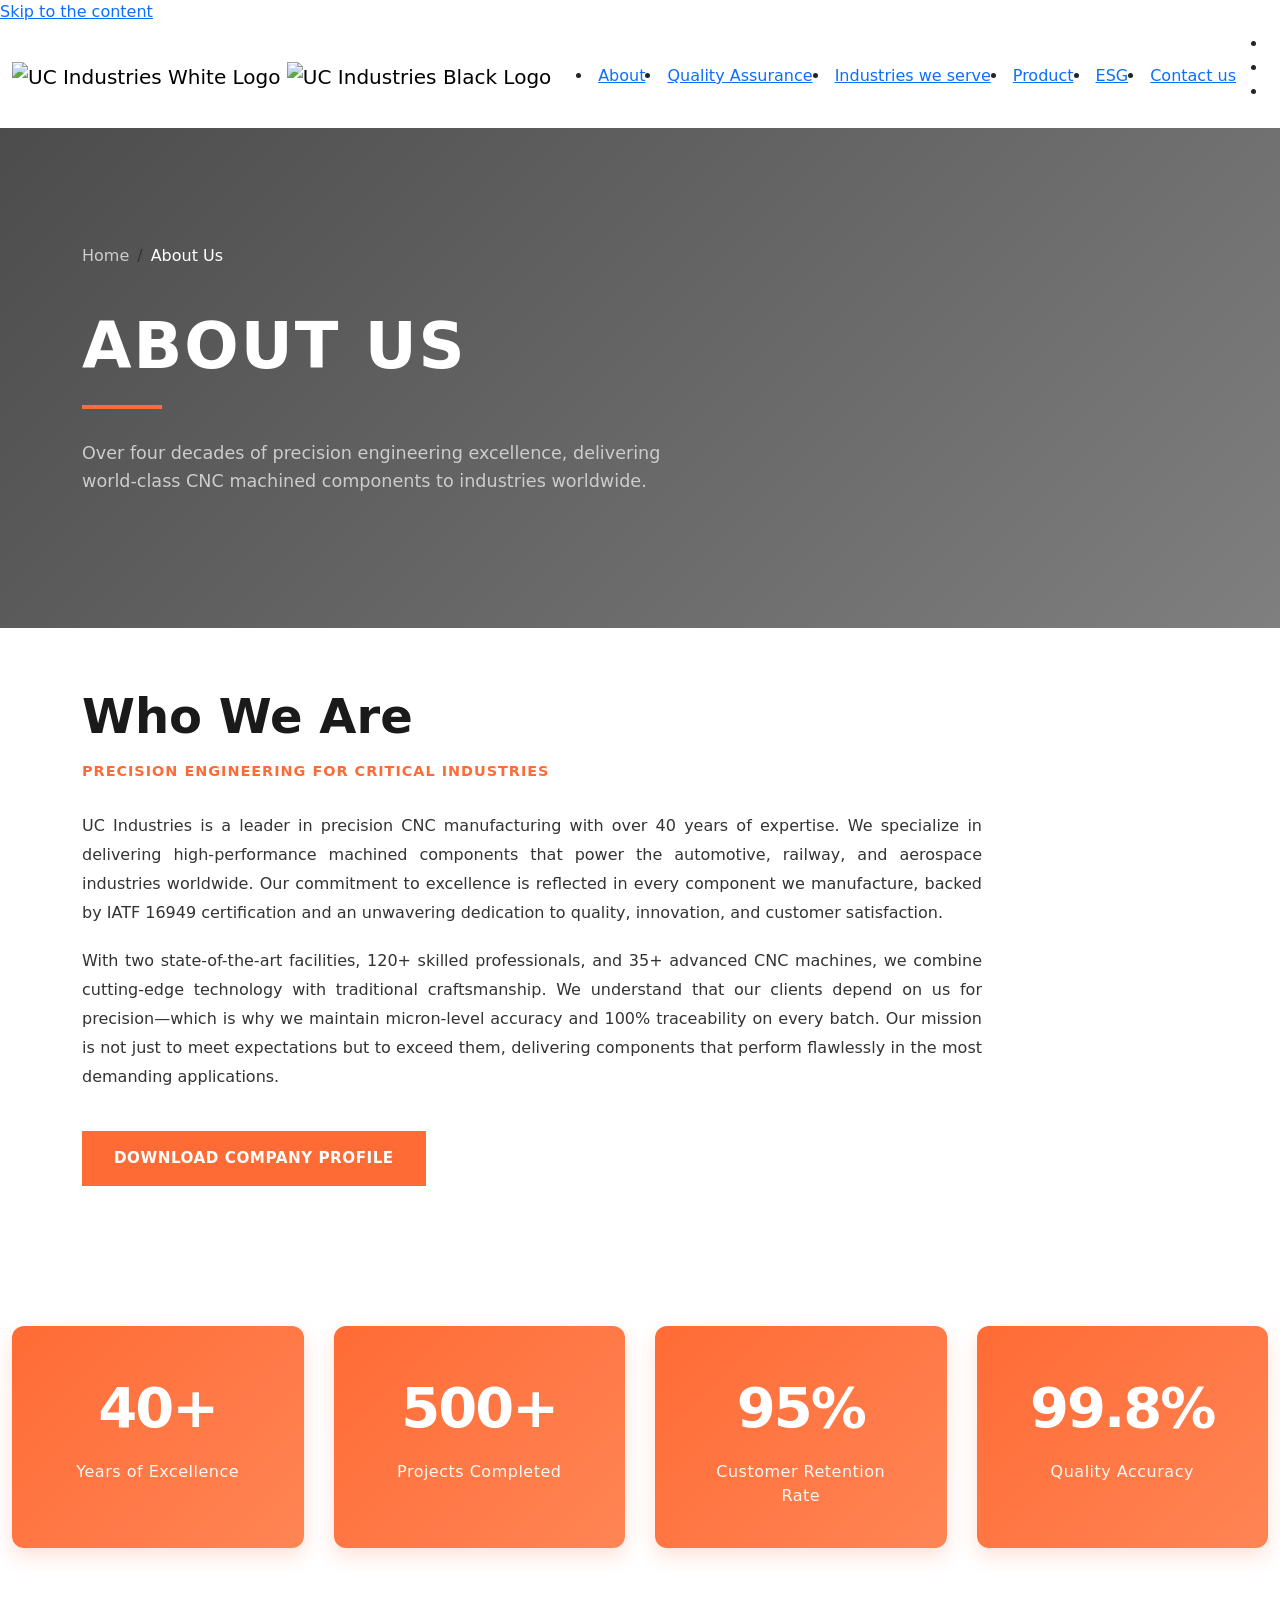
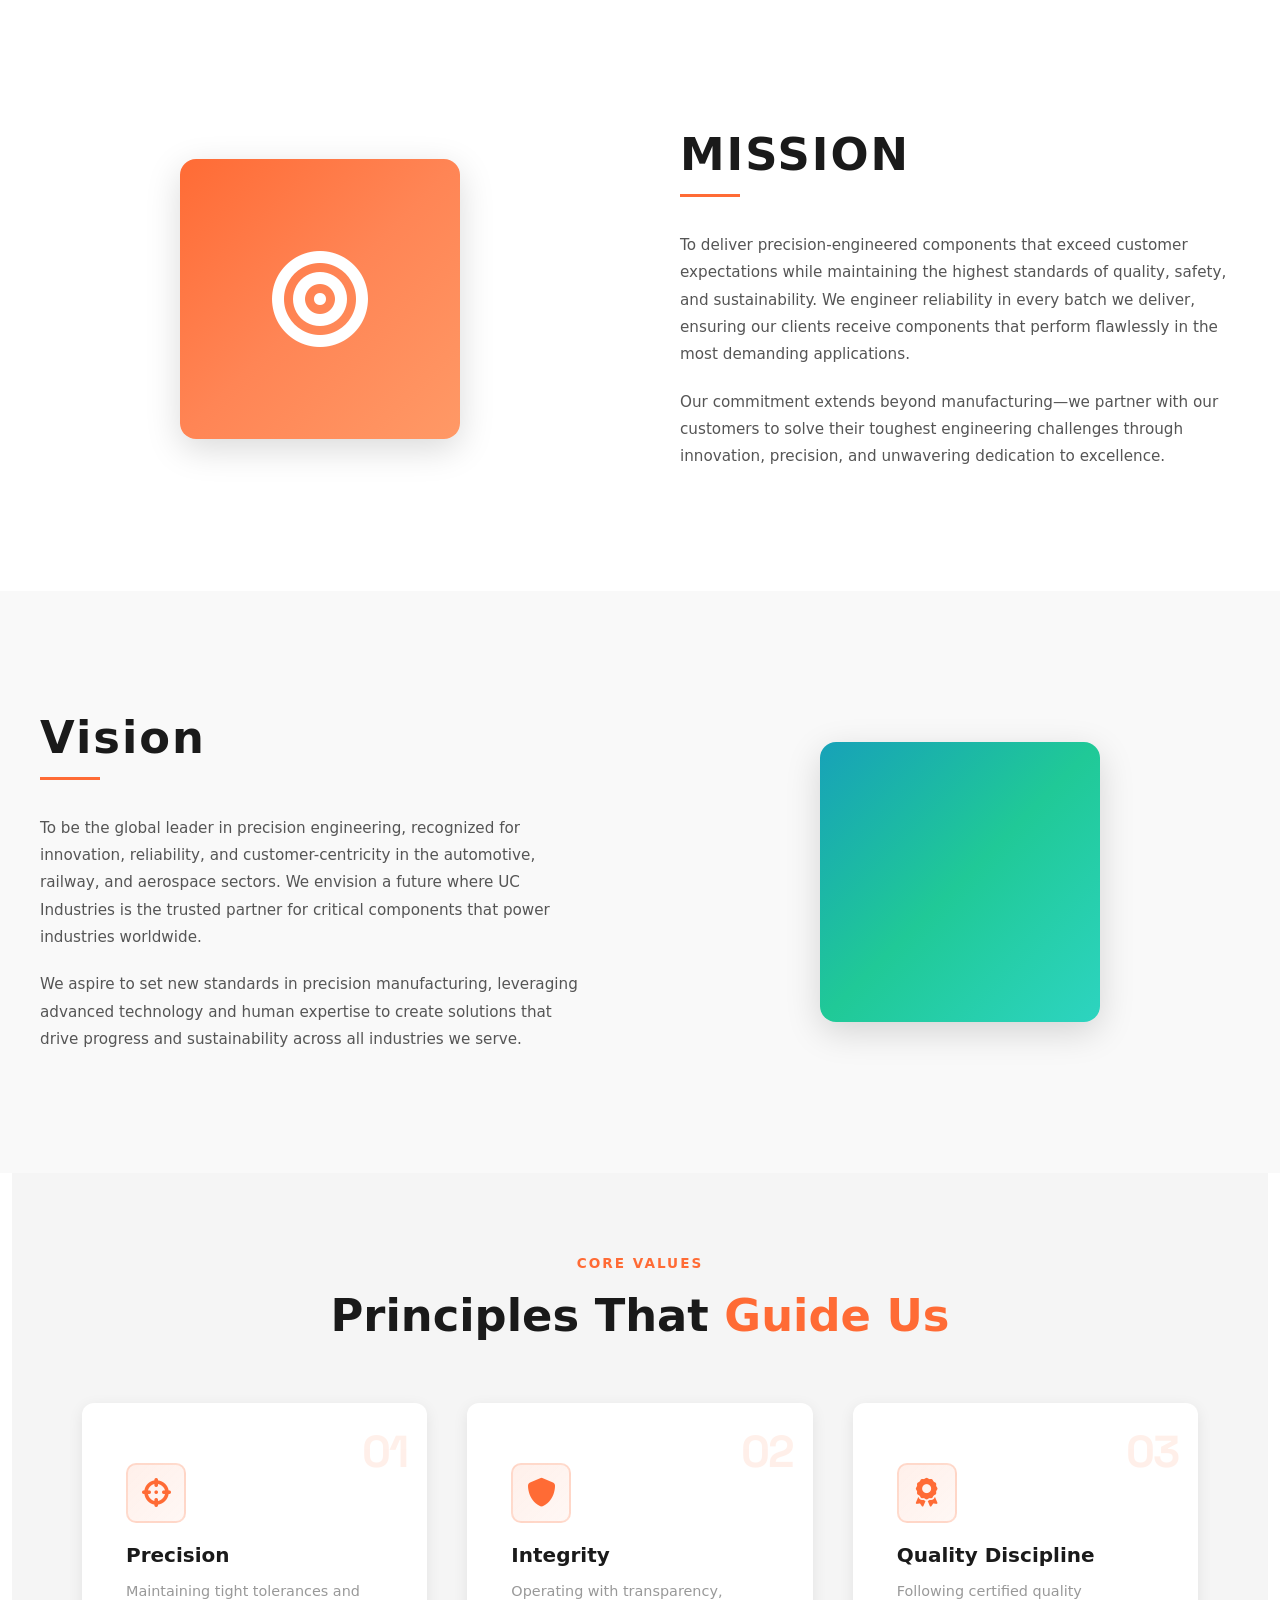
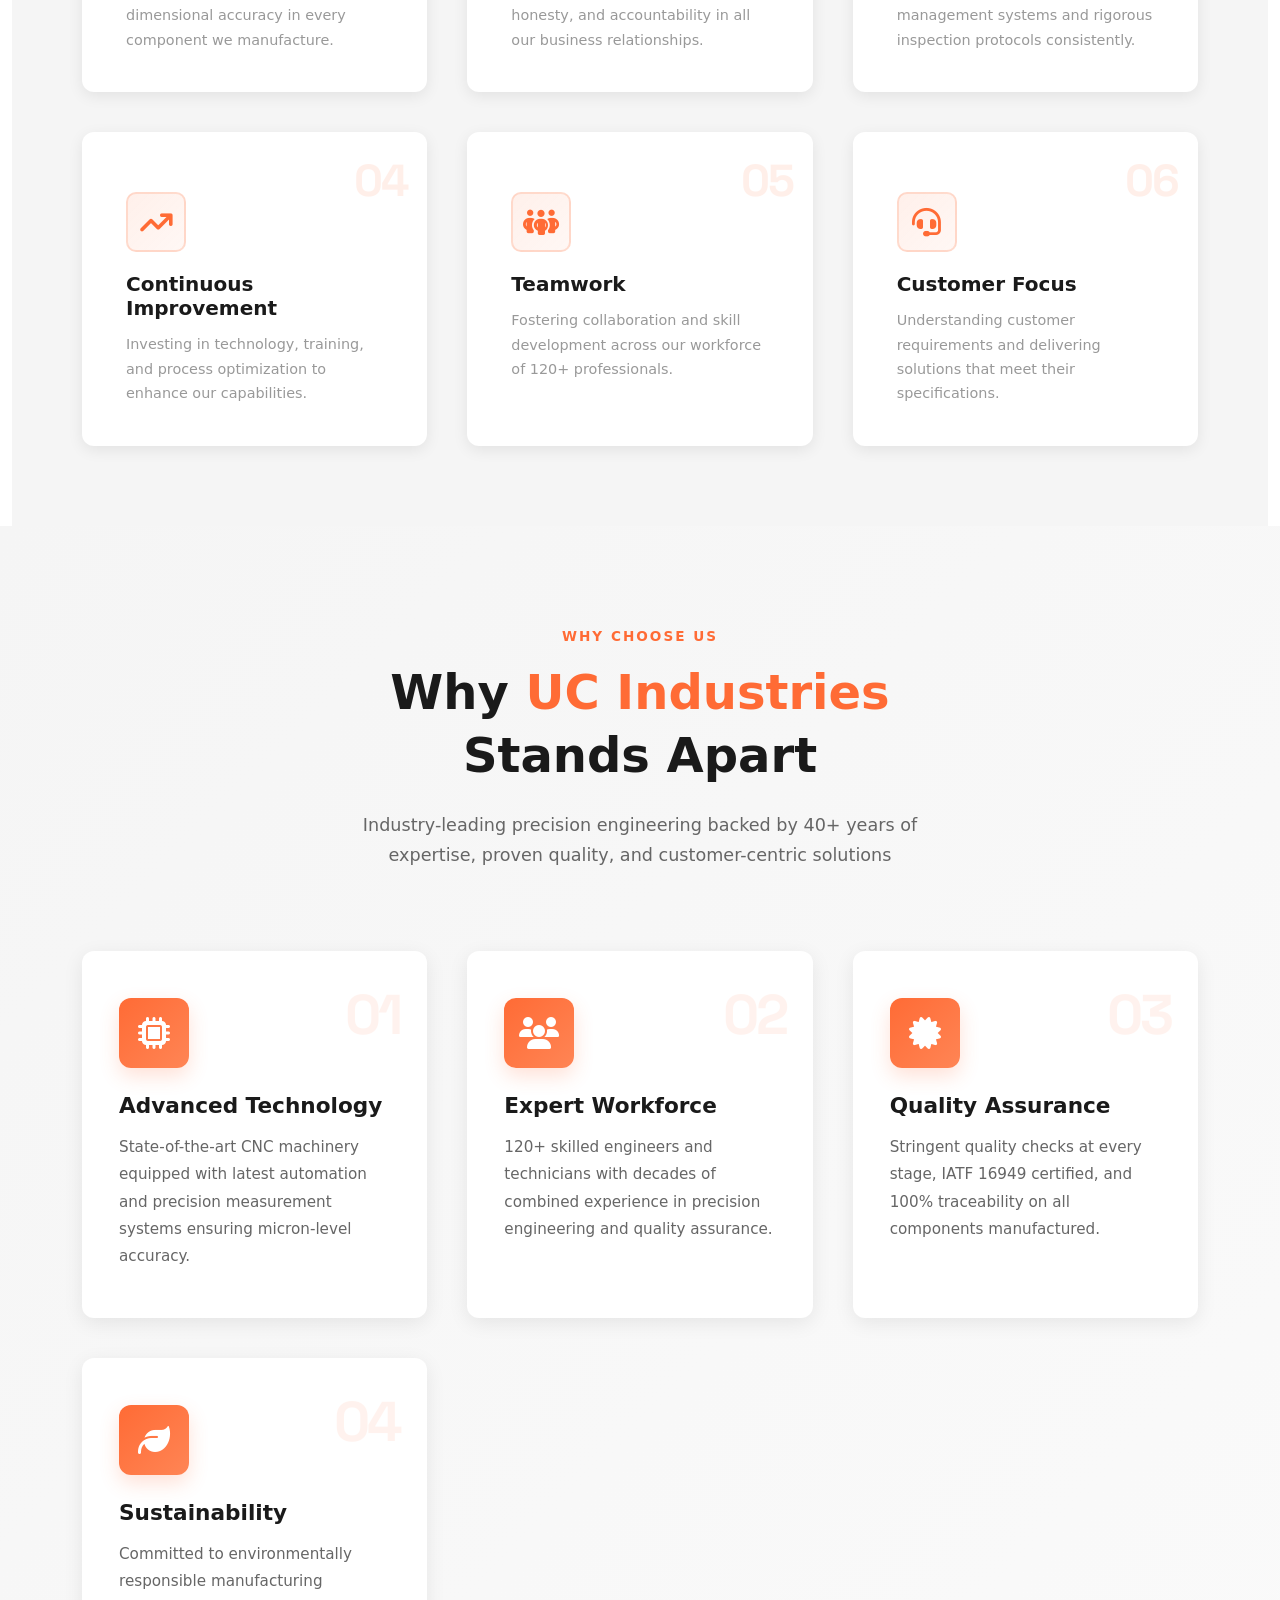
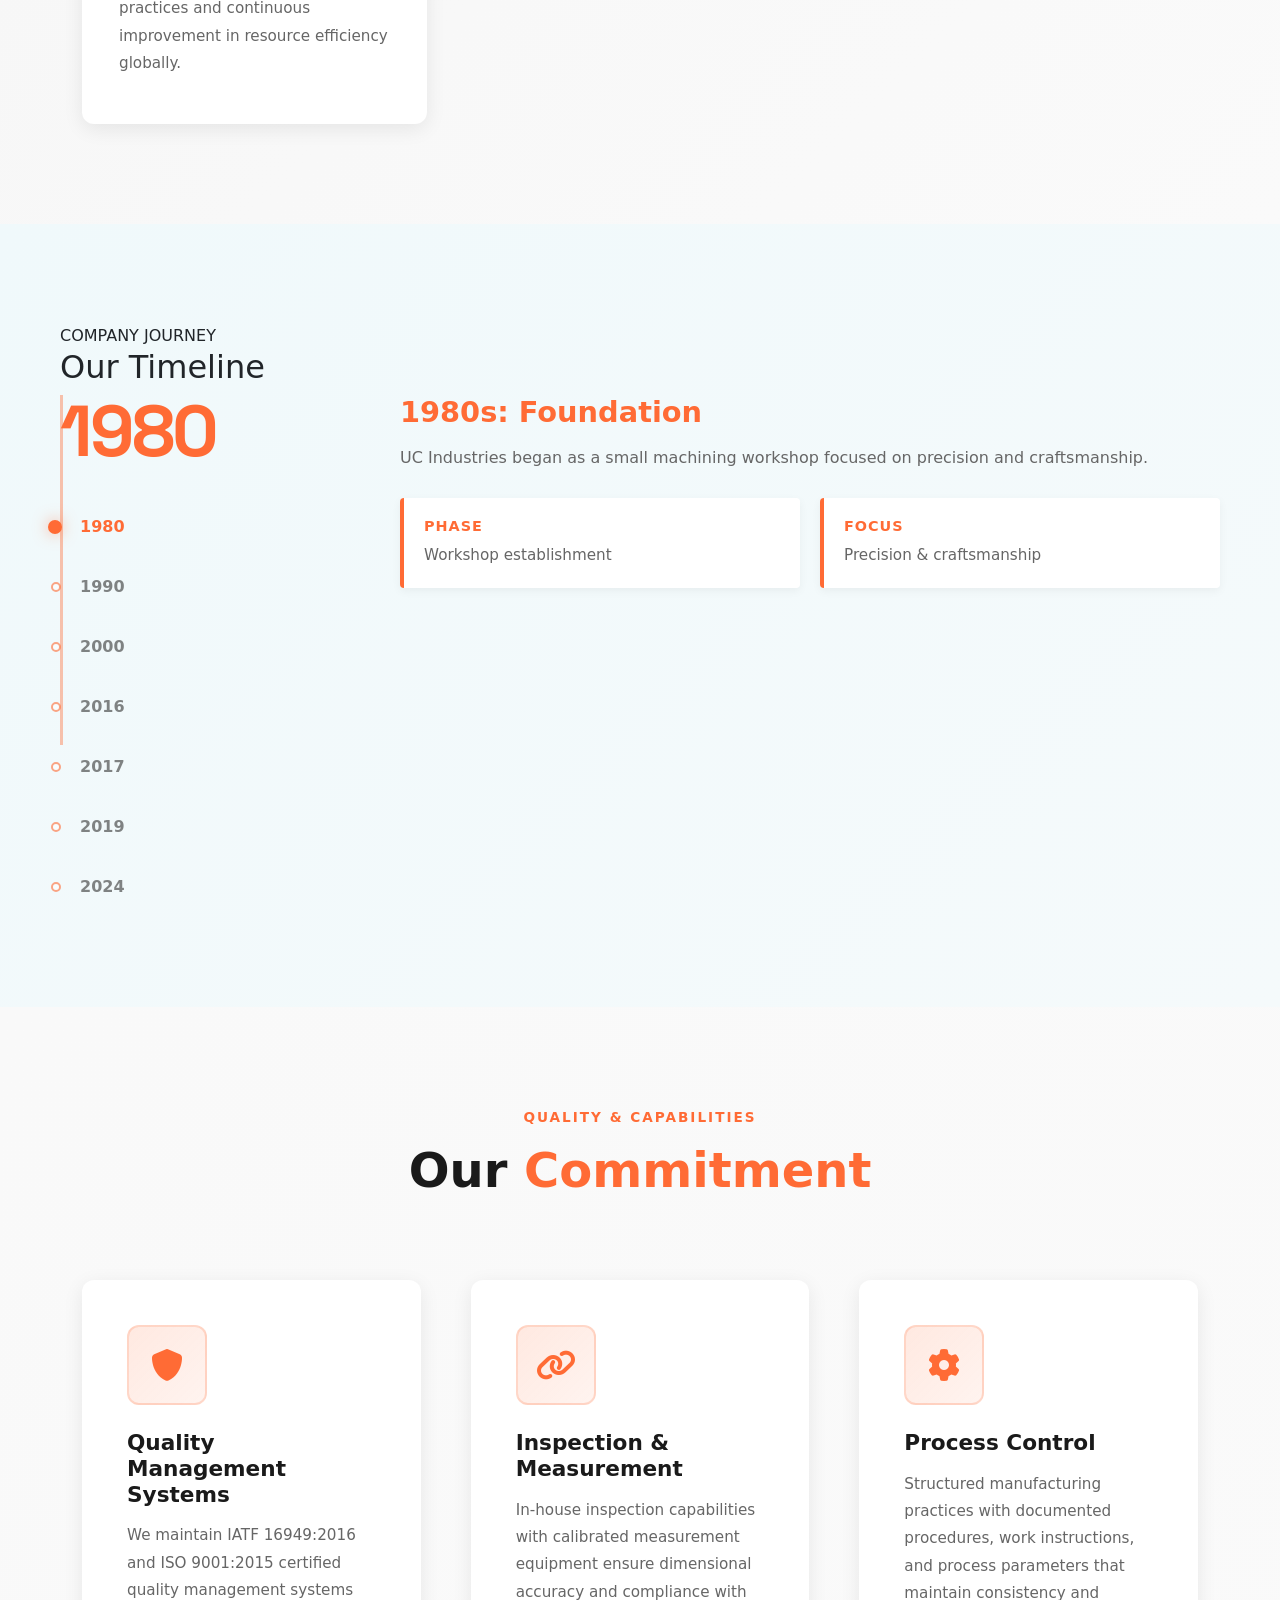
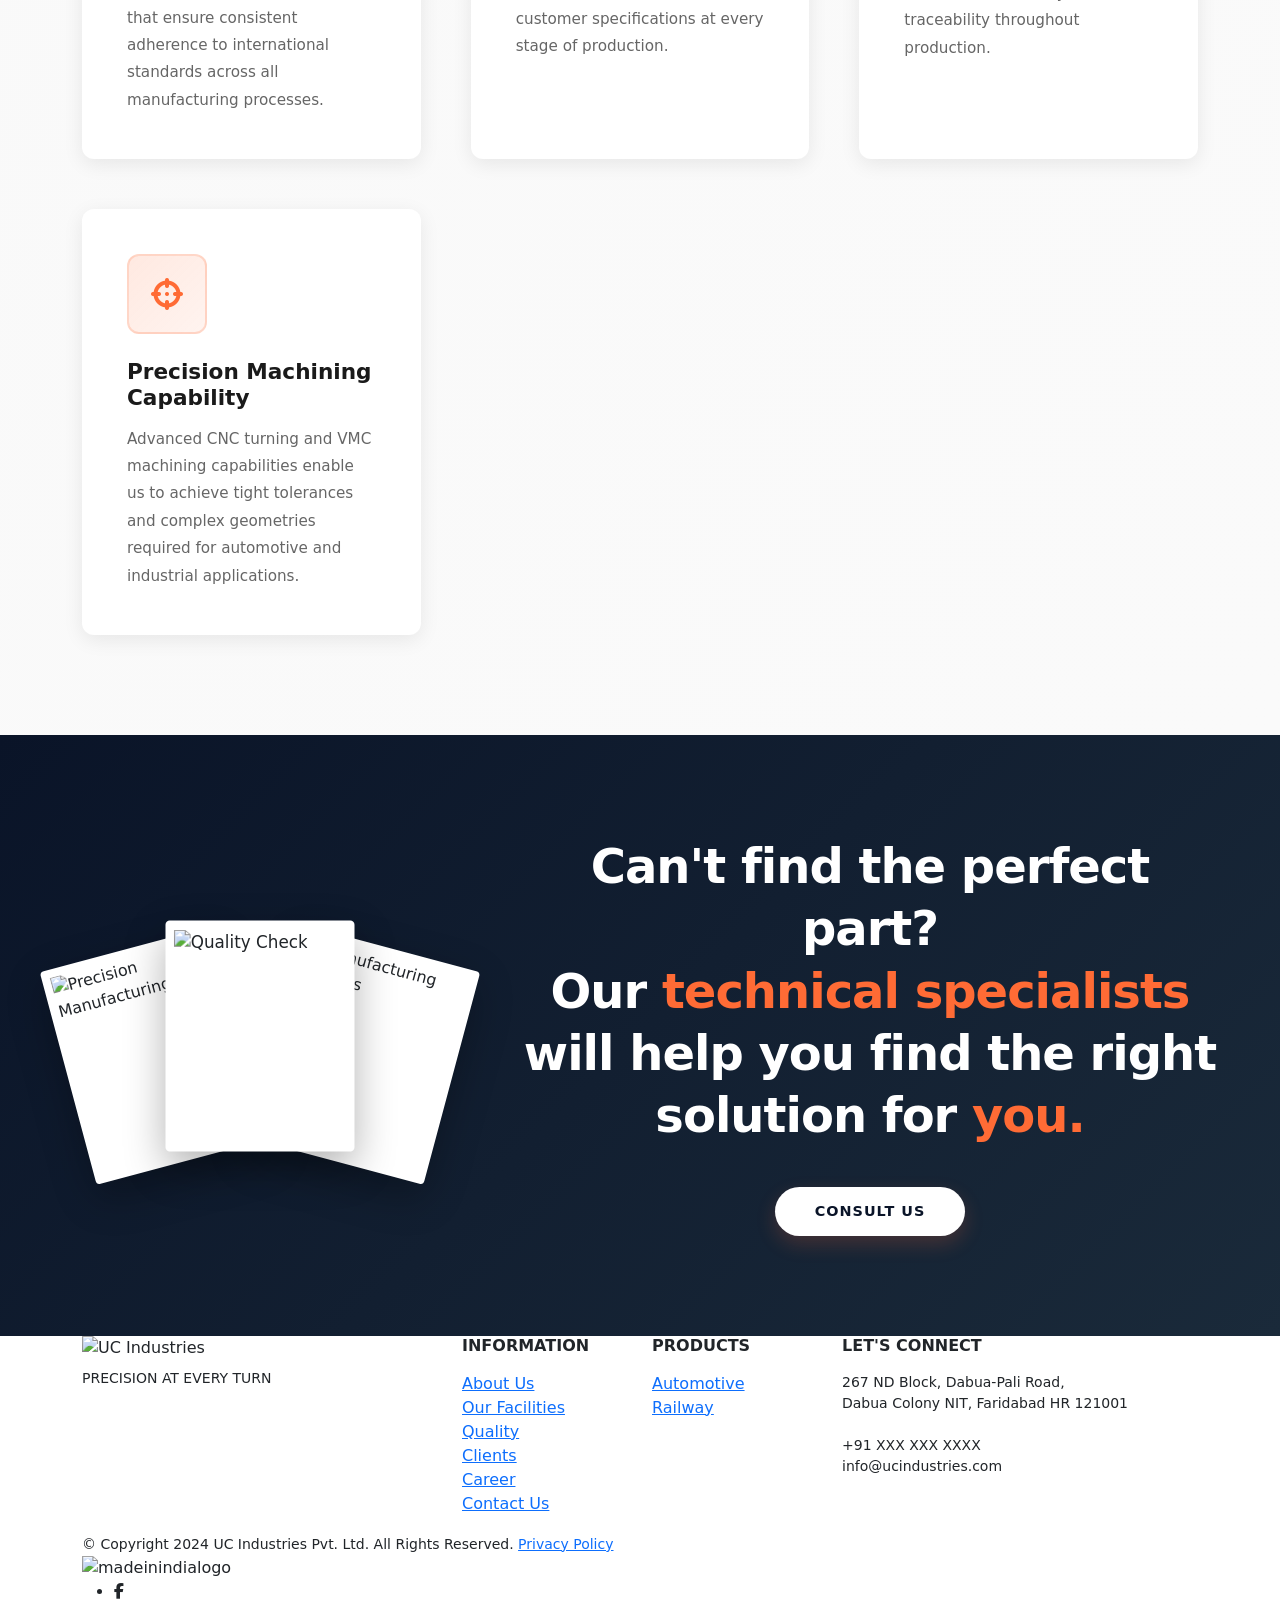
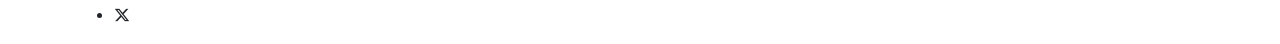
==== about-us.html @ bd1774ad "Add files via upload" ====
<!DOCTYPE html>

<html lang="en-US" class="no-js">

<head>
    <meta charset="UTF-8">
    <meta name="viewport" content="width=device-width, initial-scale=1.0">
    <link rel="profile" href="https://gmpg.org/xfn/11">
    <link href="https://cdn.jsdelivr.net/npm/bootstrap@5.3.3/dist/css/bootstrap.min.css" rel="stylesheet">
    <link href="https://cdn.jsdelivr.net/npm/bootstrap-icons/font/bootstrap-icons.css" rel="stylesheet">
    <link rel="stylesheet" href="https://cdnjs.cloudflare.com/ajax/libs/font-awesome/6.5.0/css/all.min.css" crossorigin="anonymous" referrerpolicy="no-referrer" />
    <link rel="preconnect" href="https://fonts.googleapis.com">
    <link rel="preconnect" href="https://fonts.gstatic.com" crossorigin>
    <link href="https://fonts.googleapis.com/css2?family=Space+Grotesk:wght@300;400;500;600;700&display=swap" rel="stylesheet">
    <link href="https://fonts.googleapis.com/css2?family=Atkinson+Hyperlegible:ital,wght@0,400;0,700;1,400;1,700&family=Open+Sans:ital,wght@0,300..800;1,300..800&family=Schibsted+Grotesk:ital,wght@0,400..900;1,400..900&display=swap" rel="stylesheet">
    <link rel="stylesheet" href="https://nextstep.net.in/Uc-industries/wp-content/themes/twentytwenty/assets/css/style.css">
    <link rel="stylesheet" href="https://nextstep.net.in/Uc-industries/wp-content/themes/twentytwenty/assets/css/header.css">
    <link rel="stylesheet" href="https://nextstep.net.in/Uc-industries/wp-content/themes/twentytwenty/assets/css/responsive.css">
    <link rel="stylesheet" href="https://cdnjs.cloudflare.com/ajax/libs/slick-carousel/1.8.1/slick.min.css" />
    <link rel="stylesheet" href="https://cdnjs.cloudflare.com/ajax/libs/slick-carousel/1.8.1/slick-theme.min.css" />

    <title>About Us - UC Industries</title>
    <meta name='robots' content='noindex, nofollow' />
    <link rel='dns-prefetch' href='//translate.google.com' />

    <style id='wp-emoji-styles-inline-css'>
        img.wp-smiley,
        img.emoji {
            display: inline !important;
            border: none !important;
            box-shadow: none !important;
            height: 1em !important;
            width: 1em !important;
            margin: 0 0.07em !important;
            vertical-align: -0.1em !important;
            background: none !important;
            padding: 0 !important;
        }
    </style>

    <style>
        /* About Page Specific Styles */
        .about-hero-section {
            color: white;
            padding: 100px 0;
            position: relative;
            min-height: 500px;
            display: flex;
            align-items: center;
        }

        .about-hero-section h1 {
            font-size: 4rem;
            font-weight: 700;
            margin-bottom: 20px;
            letter-spacing: 2px;
            text-transform: uppercase;
        }

        .about-hero-section p {
            font-size: 1.1rem;
            max-width: 700px;
            color: #ccc;
            line-height: 1.6;
        }

        .breadcrumb {
            background: transparent;
            padding: 0;
            margin-bottom: 40px;
        }

        .breadcrumb-item a {
            color: #ccc !important;
            text-decoration: none !important;
            transition: color 0.3s ease;
        }

        .breadcrumb-item a:hover {
            color: #ff6b35 !important;
        }

        .breadcrumb-item.active {
            color: #fff;
        }

        /* Mission, Vision, Values Section - Image & Text Layout */
        .mvv-section {
            padding: 0;
            background: white;
        }

        .mvv-row {
            padding: 80px 0;
            min-height: 500px;
        }

        .mvv-mission-row {
            background: white;
        }

        .mvv-vision-row {
            background: #f9f9f9;
        }

        /* Image Column */
        .mvv-image-col {
            padding: 40px;
            display: flex;
            align-items: center;
            justify-content: center;
        }

        /* Feature Icon Boxes */
        .mvv-feature-box {
            width: 280px;
            height: 280px;
            display: flex;
            align-items: center;
            justify-content: center;
            border-radius: 16px;
            font-size: 6rem;
            transition: all 0.4s cubic-bezier(0.175, 0.885, 0.32, 1.275);
            position: relative;
            overflow: hidden;
            box-shadow: 0 10px 35px rgba(0, 0, 0, 0.15);
        }

        .mvv-feature-box::before {
            content: '';
            position: absolute;
            top: 0;
            left: 0;
            right: 0;
            bottom: 0;
            border-radius: 16px;
            z-index: -1;
        }

        .mvv-feature-box::after {
            content: '';
            position: absolute;
            inset: 0;
            border-radius: 16px;
            opacity: 0;
            background: radial-gradient(circle at 30% 30%, rgba(255, 255, 255, 0.2), transparent);
            transition: opacity 0.4s ease;
        }

        .mvv-feature-box:hover::after {
            opacity: 1;
        }

        .mvv-feature-mission {
            background: linear-gradient(135deg, #ff6b35 0%, #ff8555 50%, #ff9966 100%);
            color: white;
            position: relative;
        }

        .mvv-feature-mission:hover {
            transform: scale(1.08) rotate(-8deg);
            box-shadow: 0 20px 50px rgba(255, 107, 53, 0.4);
        }

        .mvv-feature-vision {
            background: linear-gradient(135deg, #17a2b8 0%, #20c997 50%, #2dd4c0 100%);
            color: white;
        }

        .mvv-feature-vision:hover {
            transform: scale(1.08) rotate(8deg);
            box-shadow: 0 20px 50px rgba(23, 162, 184, 0.4);
        }

        /* Text Column */
        .mvv-text-col {
            padding: 40px;
        }

        .mvv-text-left {
            display: flex;
            align-items: center;
        }

        .mvv-content {
            max-width: 550px;
        }

        .mvv-header-inline {
            margin-bottom: 30px;
        }

        .mvv-header-inline h2 {
            font-size: 2.8rem;
            font-weight: 700;
            color: #1a1a1a;
            margin: 0 0 20px 0;
            letter-spacing: 2px;
            position: relative;
            display: inline-block;
        }

        .mvv-header-inline h2:after {
            content: '';
            position: absolute;
            bottom: -15px;
            left: 0;
            width: 60px;
            height: 3px;
            background: #ff6b35;
        }

        .mvv-content p {
            font-size: 0.95rem;
            line-height: 1.8;
            color: #555;
            margin-bottom: 20px;
        }

        .mvv-content p:last-child {
            margin-bottom: 0;
        }

        /* Values Section */
        .mvv-values-row {
            padding: 80px 0;
            background: #f5f5f5;
        }

        .mvv-values-header {
            text-align: center;
            margin-bottom: 60px;
        }

        .mvv-values-label {
            display: block;
            font-size: 0.85rem;
            font-weight: 700;
            color: #ff6b35;
            text-transform: uppercase;
            letter-spacing: 2px;
            margin-bottom: 15px;
        }

        .mvv-values-header h2 {
            font-size: 2.8rem;
            font-weight: 700;
            color: #1a1a1a;
            margin: 0;
        }

        .mvv-guide {
            color: #ff6b35;
        }

        .mvv-values-grid {
            display: grid;
            grid-template-columns: repeat(auto-fit, minmax(300px, 1fr));
            gap: 40px;
        }

        .mvv-value-item {
            background: white;
            padding: 40px;
            border-radius: 12px;
            text-align: left;
            transition: all 0.3s cubic-bezier(0.175, 0.885, 0.32, 1.275);
            box-shadow: 0 4px 15px rgba(0, 0, 0, 0.08);
            position: relative;
            padding-top: 60px;
            border-left: 4px solid transparent;
            overflow: hidden;
        }

        .mvv-value-item:hover {
            transform: translateY(-8px);
            box-shadow: 0 12px 30px rgba(0, 0, 0, 0.15);
            border-left-color: #ff6b35;
        }

        .mvv-value-item::before {
            content: '';
            position: absolute;
            top: 0;
            left: 0;
            right: 0;
            height: 3px;
            background: linear-gradient(90deg, #ff6b35, transparent);
            opacity: 0;
            transition: opacity 0.3s ease;
        }

        .mvv-value-item:hover::before {
            opacity: 1;
        }

        .mvv-value-number {
            position: absolute;
            top: 15px;
            right: 20px;
            font-size: 2.8rem;
            font-weight: 800;
            color: #ff6b35;
            opacity: 0.1;
            font-family: 'Space Grotesk', sans-serif;
            letter-spacing: -2px;
        }

        .mvv-value-icon-box {
            width: 60px;
            height: 60px;
            background: linear-gradient(135deg, rgba(255, 107, 53, 0.1), rgba(255, 107, 53, 0.05));
            border: 2px solid rgba(255, 107, 53, 0.2);
            border-radius: 10px;
            display: flex;
            align-items: center;
            justify-content: center;
            font-size: 1.8rem;
            color: #ff6b35;
            margin-bottom: 20px;
            transition: all 0.3s ease;
        }

        .mvv-value-item:hover .mvv-value-icon-box {
            background: linear-gradient(135deg, rgba(255, 107, 53, 0.15), rgba(255, 107, 53, 0.1));
            border-color: #ff6b35;
            transform: translateY(-3px);
        }

        .mvv-value-item h3 {
            font-size: 1.25rem;
            font-weight: 700;
            color: #1a1a1a;
            margin-bottom: 12px;
            margin-top: 0;
        }

        .mvv-value-item p {
            font-size: 0.9rem;
            line-height: 1.7;
            color: #999;
            margin: 0;
        }

        /* Why Choose Us Section */
        .why-choose-section {
            padding: 100px 0;
            background: linear-gradient(135deg, #f5f5f5 0%, #fafafa 100%);
            position: relative;
            overflow: hidden;
        }

        .why-choose-section::before {
            content: '';
            position: absolute;
            top: -50%;
            right: -10%;
            width: 500px;
            height: 500px;
            background: rgba(255, 107, 53, 0.05);
            border-radius: 50%;
            z-index: 0;
        }

        .why-choose-header {
            text-align: center;
            margin-bottom: 80px;
            position: relative;
            z-index: 1;
        }

        .why-choose-label {
            display: block;
            font-size: 0.85rem;
            font-weight: 700;
            color: #ff6b35;
            text-transform: uppercase;
            letter-spacing: 2px;
            margin-bottom: 15px;
        }

        .why-choose-header h2 {
            font-size: 3rem;
            font-weight: 700;
            color: #1a1a1a;
            margin-bottom: 25px;
            line-height: 1.3;
        }

        .why-choose-header p {
            font-size: 1.1rem;
            color: #666;
            max-width: 600px;
            margin: 0 auto;
            line-height: 1.7;
        }

        .why-choose-grid {
            display: grid;
            grid-template-columns: repeat(auto-fit, minmax(280px, 1fr));
            gap: 40px;
            position: relative;
            z-index: 1;
        }

        .why-choose-card {
            background: white;
            padding: 45px 35px;
            border-radius: 12px;
            position: relative;
            transition: all 0.4s cubic-bezier(0.175, 0.885, 0.32, 1.275);
            box-shadow: 0 5px 20px rgba(0, 0, 0, 0.08);
            border: 2px solid transparent;
            overflow: hidden;
        }

        .why-choose-card::before {
            content: '';
            position: absolute;
            top: 0;
            left: 0;
            right: 0;
            height: 4px;
            background: linear-gradient(90deg, #ff6b35, transparent);
            opacity: 0;
            transition: opacity 0.3s ease;
        }

        .why-choose-card:hover {
            transform: translateY(-12px);
            box-shadow: 0 15px 40px rgba(255, 107, 53, 0.15);
            border-color: #ff6b35;
        }

        .why-choose-card:hover::before {
            opacity: 1;
        }

        .why-choose-number {
            position: absolute;
            top: 20px;
            right: 25px;
            font-size: 3.5rem;
            font-weight: 900;
            color: #ff6b35;
            opacity: 0.08;
            font-family: 'Space Grotesk', sans-serif;
            letter-spacing: -3px;
        }

        .why-choose-icon {
            width: 70px;
            height: 70px;
            background: linear-gradient(135deg, #ff6b35 0%, #ff8555 100%);
            border-radius: 12px;
            display: flex;
            align-items: center;
            justify-content: center;
            font-size: 2rem;
            color: white;
            margin-bottom: 25px;
            transition: all 0.3s ease;
            box-shadow: 0 8px 20px rgba(255, 107, 53, 0.2);
        }

        .why-choose-card:hover .why-choose-icon {
            transform: scale(1.15) rotate(-10deg);
            box-shadow: 0 12px 30px rgba(255, 107, 53, 0.3);
        }

        .why-choose-card h3 {
            font-size: 1.35rem;
            font-weight: 700;
            color: #1a1a1a;
            margin-bottom: 15px;
            transition: color 0.3s ease;
        }

        .why-choose-card:hover h3 {
            color: #ff6b35;
        }

        .why-choose-card p {
            font-size: 0.95rem;
            color: #666;
            line-height: 1.8;
            margin: 0;
        }

        .why-choose-accent {
            position: absolute;
            bottom: -2px;
            right: -2px;
            width: 80px;
            height: 80px;
            background: rgba(255, 107, 53, 0.05);
            border-radius: 50%;
            z-index: -1;
        }
        .cta-section {
            padding: 100px 0;
            background: linear-gradient(135deg, #0a1428 0%, #1a2a3a 100%);
            position: relative;
            overflow: hidden;
        }

        .cta-container {
            max-width: 1200px;
            margin: 0 auto;
            padding: 0 20px;
            display: flex;
            align-items: center;
            justify-content: center;
            gap: 60px;
            position: relative;
            z-index: 2;
        }

        /* CTA Images */
        .cta-images {
            position: relative;
            width: 400px;
            height: 300px;
            display: flex;
            align-items: center;
            justify-content: center;
        }

        .cta-image-card {
            position: absolute;
            width: 180px;
            height: 220px;
            background: white;
            border: 8px solid white;
            border-radius: 4px;
            overflow: hidden;
            box-shadow: 0 15px 40px rgba(0, 0, 0, 0.3);
            transition: transform 0.3s ease;
        }

        .cta-image-card img {
            width: 100%;
            height: 100%;
            object-fit: cover;
        }

        .cta-card-1 {
            transform: rotate(-15deg) translateY(20px);
            z-index: 3;
            left: 0;
        }

        .cta-card-1:hover {
            transform: rotate(-15deg) translateY(10px);
        }

        .cta-card-2 {
            z-index: 4;
            transform: translateY(0) scale(1.05);
        }

        .cta-card-2:hover {
            transform: translateY(-10px) scale(1.05);
        }

        .cta-card-3 {
            transform: rotate(15deg) translateY(20px);
            z-index: 3;
            right: 0;
        }

        .cta-card-3:hover {
            transform: rotate(15deg) translateY(10px);
        }

        /* CTA Content */
        .cta-content {
            flex: 1;
            text-align: center;
        }

        .cta-content h2 {
            font-size: 3rem;
            font-weight: 700;
            color: white;
            line-height: 1.3;
            margin-bottom: 40px;
            letter-spacing: -1px;
        }

        .cta-highlight {
            color: #ff6b35;
        }

        .cta-button {
            display: inline-block;
            background: white;
            color: #0a1428;
            padding: 14px 40px;
            border-radius: 50px;
            font-weight: 700;
            font-size: 0.9rem;
            letter-spacing: 1px;
            text-decoration: none;
            text-transform: uppercase;
            transition: all 0.3s ease;
            box-shadow: 0 8px 20px rgba(255, 107, 53, 0.2);
        }

        .cta-button:hover {
            background: #ff6b35;
            color: white;
            transform: translateY(-3px);
            box-shadow: 0 12px 30px rgba(255, 107, 53, 0.4);
        }

        /* Journey Timeline */
        .journey-section {
            padding: 80px 0;
            background: white;
        }

        .timeline {
            position: relative;
            padding: 20px 0;
        }

        .timeline::before {
            content: '';
            position: absolute;
            left: 50%;
            transform: translateX(-50%);
            width: 4px;
            height: 100%;
            background: linear-gradient(180deg, #ff6b35 0%, #ffb84d 100%);
        }

        .timeline-item {
            margin-bottom: 50px;
            position: relative;
        }

        .timeline-item:nth-child(odd) .timeline-content {
            margin-left: 0;
            margin-right: 50%;
            text-align: right;
        }

        .timeline-item:nth-child(even) .timeline-content {
            margin-left: 50%;
            margin-right: 0;
            text-align: left;
        }

        .timeline-dot {
            position: absolute;
            left: 50%;
            top: 0;
            width: 20px;
            height: 20px;
            background: #ff6b35;
            border: 4px solid white;
            border-radius: 50%;
            transform: translateX(-50%);
            z-index: 2;
            box-shadow: 0 0 0 4px #ff6b35;
        }

        .timeline-content {
            background: #f9f9f9;
            padding: 30px;
            border-radius: 8px;
            border-left: 3px solid #ff6b35;
        }

        .timeline-content h4 {
            font-size: 1.5rem;
            font-weight: 700;
            color: #1a1a1a;
            margin-bottom: 10px;
        }

        .timeline-content p {
            color: #666;
            line-height: 1.6;
        }

        /* Leadership Team */
        .team-section {
            padding: 80px 0;
            background: #f5f5f5;
        }

        .team-card {
            text-align: center;
            margin-bottom: 40px;
        }

        .team-image {
            width: 250px;
            height: 250px;
            margin: 0 auto 20px;
            border-radius: 8px;
            overflow: hidden;
            background: white;
            display: flex;
            align-items: center;
            justify-content: center;
            font-size: 4rem;
            color: #ff6b35;
            box-shadow: 0 4px 12px rgba(0, 0, 0, 0.1);
        }

        .team-card h4 {
            font-size: 1.5rem;
            font-weight: 700;
            color: #1a1a1a;
            margin-bottom: 5px;
        }

        .team-card p {
            color: #ff6b35;
            font-weight: 600;
            margin-bottom: 10px;
            font-size: 0.95rem;
        }

        .team-bio {
            color: #666;
            line-height: 1.6;
            font-size: 0.95rem;
        }

        /* Certifications & Awards Section - Dynamic Tabbed Timeline */
        .certifications-section {
            padding: 100px 0;
            background: linear-gradient(135deg, #f0f9fb 0%, #f5fafb 100%);
            position: relative;
            overflow: hidden;
        }

        .certifications-container {
            max-width: 1200px;
            margin: 0 auto;
            padding: 0 20px;
        }

        .timeline-tabs-header {
            display: flex;
            align-items: center;
            background: #ff6b35;
            border-radius: 4px;
            overflow: hidden;
            margin-bottom: 60px;
            box-shadow: 0 4px 15px rgba(255, 107, 53, 0.2);
        }

        .timeline-tab {
            flex: 1;
            padding: 18px 30px;
            text-align: center;
            color: white;
            font-weight: 600;
            font-size: 1rem;
            cursor: pointer;
            transition: all 0.3s ease;
            background: #ff6b35;
            border: none;
            text-transform: uppercase;
            letter-spacing: 0.5px;
        }

        .timeline-tab.active {
            background: #e55a24;
            box-shadow: inset 0 4px 12px rgba(0, 0, 0, 0.15);
        }

        .timeline-tab:hover {
            background: #f55c2d;
        }

        .timeline-tab-icon {
            margin-right: 8px;
            font-size: 1.1rem;
        }

        .timeline-wrapper {
            display: flex;
            gap: 60px;
            align-items: flex-start;
            position: relative;
        }

        .timeline-left {
            flex: 0 0 280px;
            position: relative;
        }

        .timeline-year-display {
            font-size: 4.5rem;
            font-weight: 900;
            color: #ff6b35;
            line-height: 1;
            margin-bottom: 40px;
            opacity: 0;
            animation: slideInLeft 0.6s ease-out forwards;
            font-family: 'Space Grotesk', sans-serif;
            letter-spacing: -3px;
        }

        .timeline-vertical-line {
            width: 3px;
            height: 350px;
            background: #ff6b35;
            position: absolute;
            left: 0;
            top: 0;
            opacity: 0.4;
        }

        .timeline-years {
            display: flex;
            flex-direction: column;
            gap: 20px;
            padding-left: 20px;
        }

        .timeline-year-item {
            font-size: 1rem;
            font-weight: 600;
            color: #333;
            cursor: pointer;
            transition: all 0.3s ease;
            padding: 8px 0;
            position: relative;
            opacity: 0.6;
        }

        .timeline-year-item::before {
            content: '';
            position: absolute;
            width: 10px;
            height: 10px;
            background: white;
            border: 2px solid #ff6b35;
            border-radius: 50%;
            left: -29px;
            top: 50%;
            transform: translateY(-50%);
            transition: all 0.3s ease;
        }

        .timeline-year-item:hover {
            color: #ff6b35;
            opacity: 1;
            transform: translateX(8px);
        }

        .timeline-year-item:hover::before {
            background: #ff6b35;
            box-shadow: 0 0 12px rgba(255, 107, 53, 0.4);
        }

        .timeline-year-item.active {
            color: #ff6b35;
            opacity: 1;
            font-weight: 700;
        }

        .timeline-year-item.active::before {
            background: #ff6b35;
            width: 14px;
            height: 14px;
            left: -32px;
            box-shadow: 0 0 15px rgba(255, 107, 53, 0.5);
        }

        .timeline-right {
            flex: 1;
            position: relative;
        }

        .timeline-content-wrapper {
            min-height: 300px;
            position: relative;
        }

        .timeline-content-item {
            position: absolute;
            top: 0;
            left: 0;
            right: 0;
            opacity: 0;
            transform: translateX(30px);
            transition: all 0.5s cubic-bezier(0.175, 0.885, 0.32, 1.275);
            pointer-events: none;
        }

        .timeline-content-item.active {
            opacity: 1;
            transform: translateX(0);
            pointer-events: auto;
        }

        .timeline-item-title {
            font-size: 1.8rem;
            font-weight: 700;
            color: #1a1a1a;
            margin-bottom: 15px;
            transition: color 0.3s ease;
        }

        .timeline-content-item.active .timeline-item-title {
            color: #ff6b35;
        }

        .timeline-item-description {
            font-size: 1rem;
            line-height: 1.8;
            color: #666;
            margin-bottom: 25px;
        }

        .timeline-item-highlights {
            display: grid;
            grid-template-columns: repeat(auto-fit, minmax(200px, 1fr));
            gap: 20px;
        }

        .highlight-box {
            padding: 20px;
            background: white;
            border-left: 4px solid #ff6b35;
            border-radius: 4px;
            box-shadow: 0 3px 10px rgba(0, 0, 0, 0.05);
            transition: all 0.3s ease;
        }

        .highlight-box:hover {
            transform: translateY(-3px);
            box-shadow: 0 8px 20px rgba(255, 107, 53, 0.12);
        }

        .highlight-box h4 {
            font-size: 0.9rem;
            font-weight: 700;
            color: #ff6b35;
            text-transform: uppercase;
            letter-spacing: 1px;
            margin-bottom: 8px;
        }

        .highlight-box p {
            font-size: 0.95rem;
            color: #666;
            margin: 0;
            line-height: 1.6;
        }

        @keyframes slideInLeft {
            from {
                opacity: 0;
                transform: translateX(-20px);
            }
            to {
                opacity: 1;
                transform: translateX(0);
            }
        }

        /* Quality & Capabilities Section */
        .quality-capabilities-section {
            padding: 100px 0;
            background: linear-gradient(135deg, #f9f9f9 0%, #fafafa 100%);
            position: relative;
            overflow: hidden;
        }

        .quality-capabilities-section::before {
            content: '';
            position: absolute;
            bottom: -50%;
            left: -10%;
            width: 500px;
            height: 500px;
            background: rgba(255, 107, 53, 0.03);
            border-radius: 50%;
            z-index: 0;
        }

        .quality-header {
            text-align: center;
            margin-bottom: 80px;
            position: relative;
            z-index: 1;
        }

        .quality-label {
            display: block;
            font-size: 0.85rem;
            font-weight: 700;
            color: #ff6b35;
            text-transform: uppercase;
            letter-spacing: 2px;
            margin-bottom: 15px;
        }

        .quality-header h2 {
            font-size: 3rem;
            font-weight: 700;
            color: #1a1a1a;
            margin: 0;
            line-height: 1.2;
        }

        .quality-highlight {
            color: #ff6b35;
        }

        .quality-grid {
            display: grid;
            grid-template-columns: repeat(auto-fit, minmax(320px, 1fr));
            gap: 50px;
            position: relative;
            z-index: 1;
        }

        .quality-item {
            padding: 45px;
            background: white;
            border-radius: 12px;
            transition: all 0.4s cubic-bezier(0.175, 0.885, 0.32, 1.275);
            box-shadow: 0 5px 20px rgba(0, 0, 0, 0.08);\n            border: 2px solid transparent;
            position: relative;
            overflow: hidden;
        }

        .quality-item::before {
            content: '';
            position: absolute;
            top: 0;
            left: 0;
            right: 0;
            height: 4px;
            background: linear-gradient(90deg, #ff6b35, transparent);
            opacity: 0;
            transition: opacity 0.3s ease;
        }

        .quality-item:hover {\n            background: white;
            transform: translateY(-12px);
            box-shadow: 0 15px 40px rgba(255, 107, 53, 0.12);
            border-color: #ff6b35;
        }

        .quality-item:hover::before {
            opacity: 1;
        }

        .quality-icon-box {
            width: 80px;
            height: 80px;
            background: linear-gradient(135deg, rgba(255, 107, 53, 0.15), rgba(255, 107, 53, 0.08));
            border: 2px solid rgba(255, 107, 53, 0.2);
            border-radius: 12px;
            display: flex;
            align-items: center;
            justify-content: center;
            font-size: 2rem;
            color: #ff6b35;
            margin-bottom: 25px;
            transition: all 0.3s ease;
        }

        .quality-item:hover .quality-icon-box {
            background: linear-gradient(135deg, rgba(255, 107, 53, 0.2), rgba(255, 107, 53, 0.12));
            border-color: #ff6b35;
            transform: scale(1.12) rotate(-10deg);
        }

        .quality-item h3 {
            font-size: 1.35rem;
            font-weight: 700;
            color: #1a1a1a;
            margin-bottom: 15px;
            margin-top: 0;
            transition: color 0.3s ease;
        }

        .quality-item:hover h3 {
            color: #ff6b35;
        }

        .quality-item p {
            font-size: 0.95rem;
            line-height: 1.8;
            color: #666;
            margin: 0;
        }

        /* History, Milestones & Awards Section */
        .history-awards-section {
            padding: 80px 0;
            background: white;
        }

        .history-header {
            text-align: center;
            margin-bottom: 70px;
        }

        .history-header h2 {
            font-size: 2.8rem;
            font-weight: 700;
            color: #1a1a1a;
            margin-bottom: 15px;
            line-height: 1.3;
        }

        .history-highlight {
            color: #ff6b35;
        }

        .history-header p {
            font-size: 1.1rem;
            color: #666;
        }

        /* Combined Timeline */
        .combined-timeline {
            position: relative;
            padding: 20px 0;
        }

        .combined-timeline::before {
            content: '';
            position: absolute;
            left: 50%;
            transform: translateX(-50%);
            width: 3px;
            height: 100%;
            background: linear-gradient(180deg, #ff6b35 0%, #ff8555 50%, #ff6b35 100%);
        }

        .timeline-item {
            margin-bottom: 50px;
            position: relative;
        }

        .timeline-item:nth-child(odd) {
            text-align: right;
            padding-right: 50%;
        }

        .timeline-item:nth-child(even) {
            padding-left: 50%;
            text-align: left;
        }

        .timeline-item:nth-child(odd) .timeline-content {
            margin-right: 0;
            margin-left: auto;
        }

        .timeline-item:nth-child(even) .timeline-content {
            margin-left: 0;
        }

        .timeline-content {
            background: white;
            padding: 30px;
            border-radius: 8px;
            max-width: 400px;
            box-shadow: 0 4px 15px rgba(0, 0, 0, 0.08);
            transition: all 0.3s ease;
            position: relative;
        }

        .timeline-content:hover {
            box-shadow: 0 8px 25px rgba(0, 0, 0, 0.12);
            transform: translateY(-5px);
        }

        .timeline-icon {
            width: 60px;
            height: 60px;
            border-radius: 50%;
            display: flex;
            align-items: center;
            justify-content: center;
            font-size: 1.8rem;
            margin-bottom: 15px;
            color: white;
        }

        .timeline-milestone .timeline-icon {
            background: linear-gradient(135deg, #ff6b35 0%, #ff8555 100%);
        }

        .timeline-award .timeline-icon {
            background: linear-gradient(135deg, #17a2b8 0%, #20c997 100%);
        }

        .timeline-content h3 {
            font-size: 1.3rem;
            font-weight: 700;
            color: #1a1a1a;
            margin: 0 0 12px 0;
        }

        .timeline-content p {
            font-size: 0.9rem;
            line-height: 1.6;
            color: #666;
            margin: 0 0 15px 0;
        }

        .timeline-year {
            display: block;
            font-size: 1.2rem;
            font-weight: 700;
            color: #ff6b35;
        }

        .timeline-award .timeline-year {
            color: #17a2b8;
        }

        /* Marker on timeline */
        .timeline-item:nth-child(odd) .timeline-content::after,
        .timeline-item:nth-child(even) .timeline-content::after {
            content: '';
            position: absolute;
            width: 15px;
            height: 15px;
            background: white;
            border: 3px solid #ff6b35;
            border-radius: 50%;
            top: 50%;
            transform: translateY(-50%);
        }

        .timeline-item:nth-child(odd) .timeline-content::after {
            right: -35px;
        }

        .timeline-item:nth-child(even) .timeline-content::after {
            left: -35px;
        }

        .timeline-award .timeline-content::after {
            border-color: #17a2b8;
        }

        /* Main Heading */
        .main_heading {
            text-align: center;
            margin-bottom: 60px;
        }

        .main_heading h2 {
            font-size: 2.5rem;
            font-weight: 700;
            margin-bottom: 15px;
            color: #1a1a1a;
        }

        .main_heading p {
            font-size: 1.1rem;
            color: #666;
        }

        .orange-color {
            color: #ff6b35;
        }

        /* Who We Are Section */
        .who-we-are-section {
            padding: 80px 0;
            background: white;
            padding-top: 60px;
        }

        .who-we-are-section h2 {
            font-size: 3rem;
            font-weight: 700;
            color: #1a1a1a;
            margin-bottom: 15px;
        }

        .who-we-are-subtitle {
            font-size: 0.9rem;
            font-weight: 600;
            color: #ff6b35;
            text-transform: uppercase;
            letter-spacing: 1px;
            margin-bottom: 30px;
        }

        .who-we-are-content {
            margin-bottom: 40px;
            max-width: 900px;
        }

        .who-we-are-content p {
            font-size: 1rem;
            line-height: 1.8;
            color: #333;
            margin-bottom: 20px;
            text-align: justify;
        }

        .download-btn {
            display: inline-block;
            background-color: #ff6b35;
            color: white;
            padding: 14px 30px;
            font-size: 0.95rem;
            font-weight: 600;
            text-decoration: none;
            text-transform: uppercase;
            letter-spacing: 0.5px;
            transition: all 0.3s ease;
            border: 2px solid #ff6b35;
        }

        .download-btn:hover {
            background-color: transparent;
            color: #ff6b35;
        }

        /* Statistics Section */
        .stats-section {
            padding: 60px 0;
            background: white;
        }

        .stats-grid {
            display: grid;
            grid-template-columns: repeat(auto-fit, minmax(250px, 1fr));
            gap: 30px;
        }

        .stat-card {
            background: linear-gradient(135deg, #ff6b35 0%, #ff8555 100%);
            color: white;
            padding: 40px;
            border-radius: 12px;
            text-align: center;
            transition: all 0.3s ease;
            box-shadow: 0 8px 20px rgba(255, 107, 53, 0.2);
        }

        .stat-card:hover {
            transform: translateY(-8px);
            box-shadow: 0 12px 30px rgba(255, 107, 53, 0.3);
        }

        .stat-number {
            font-size: 3.5rem;
            font-weight: 700;
            margin-bottom: 10px;
            letter-spacing: -2px;
        }

        .stat-label {
            font-size: 1rem;
            font-weight: 500;
            letter-spacing: 0.5px;
            opacity: 0.95;
        }

        /* Responsive adjustments */
        @media (max-width: 992px) {
            .cta-container {
                flex-direction: column;
                gap: 40px;
            }

            .cta-images {
                width: 300px;
                height: 250px;
            }

            .cta-image-card {
                width: 150px;
                height: 180px;
            }

            .cta-content h2 {
                font-size: 2.2rem;
            }
        }

        @media (max-width: 768px) {
            .about-hero-section h1 {
                font-size: 2.5rem;
            }

            .breadcrumb {
                font-size: 0.9rem;
            }

            .why-choose-header h2 {
                font-size: 2rem;
            }

            .why-choose-grid {
                grid-template-columns: 1fr;
                gap: 30px;
            }

            .why-choose-card {
                padding: 35px 25px;
            }

            .quality-header h2 {
                font-size: 2rem;
            }

            .quality-grid {
                grid-template-columns: 1fr;
                gap: 30px;
            }

            .quality-item {
                padding: 35px 25px;
            }

            .timeline-tabs-header {
                flex-direction: column;
                margin-bottom: 40px;
            }

            .timeline-tab {
                padding: 14px 20px;
                font-size: 0.9rem;
            }

            .timeline-wrapper {
                flex-direction: column;
                gap: 40px;
            }

            .timeline-left {
                flex: 1;
                text-align: center;
                margin-bottom: 20px;
            }

            .timeline-year-display {
                font-size: 3rem;
            }

            .timeline-vertical-line {
                height: 200px;
                position: relative;
                left: 50%;
                margin-left: -1.5px;
            }

            .timeline-years {
                padding-left: 0;
                flex-direction: row;
                justify-content: center;
                flex-wrap: wrap;
                gap: 10px;
            }

            .timeline-year-item {
                padding: 8px 16px;
                border: 2px solid #17a2b8;
                border-radius: 20px;
                font-size: 0.9rem;
            }

            .timeline-year-item::before {
                display: none;
            }

            .timeline-year-item.active {
                background: #17a2b8;
                color: white;
            }

            .certifications-timeline {
                padding: 0 20px;
                gap: 40px;
            }

            .cert-timeline-item {
                padding: 30px 25px;
                margin-left: 30px;
            }

            .cert-timeline-item::before {
                left: -55px;
                top: 35px;
            }

            .certifications-header h2 {
                font-size: 2rem;
            }

            .history-item,
            .award-item {
                gap: 15px;
            }

            .history-year,
            .award-year {
                min-width: 80px;
                font-size: 1.2rem;
            }

            .history-text,
            .award-text {
                padding: 15px;
            }

            .history-text h4,
            .award-text h4 {
                font-size: 1rem;
            }

            .combined-timeline::before {
                left: 30px;
            }

            .timeline-item {
                margin-bottom: 30px;
            }

            .timeline-item:nth-child(odd),
            .timeline-item:nth-child(even) {
                text-align: left;
                padding-left: 100px;
                padding-right: 0;
            }

            .timeline-item:nth-child(odd) .timeline-content,
            .timeline-item:nth-child(even) .timeline-content {
                margin-left: 0;
                margin-right: 0;
            }

            .timeline-item:nth-child(odd) .timeline-content::after,
            .timeline-item:nth-child(even) .timeline-content::after {
                left: -65px;
            }

            .timeline-content {
                max-width: 100%;
                padding: 20px;
            }

            .history-header h2 {
                font-size: 2rem;
            }

            .stats-grid {
                grid-template-columns: repeat(2, 1fr);
                gap: 20px;
            }

            .stat-card {
                padding: 30px;
            }

            .stat-number {
                font-size: 2.5rem;
            }

            .stat-label {
                font-size: 0.9rem;
            }

            .mvv-row {
                padding: 50px 0;
                min-height: auto;
            }

            .mvv-image-col {
                margin-bottom: 40px;
            }

            .mvv-feature-box {
                width: 220px;
                height: 220px;
                font-size: 4.5rem;
                border-radius: 12px;
            }

            .mvv-header-inline h2 {
                font-size: 2rem;
            }

            .mvv-accent-line {
                display: none;
            }

            .mvv-text-left {
                display: block;
            }

            .mvv-values-header h2 {
                font-size: 1.8rem;
            }

            .mvv-values-grid {
                grid-template-columns: repeat(2, 1fr);
                gap: 20px;
            }

            .mvv-value-item {
                padding: 20px;
            }

            .timeline::before {
                left: 0;
            }

            .timeline-dot {
                left: 0;
            }

            .timeline-item:nth-child(odd) .timeline-content,
            .timeline-item:nth-child(even) .timeline-content {
                margin-left: 40px;
                margin-right: 0;
                text-align: left;
            }

            .timeline-content {
                border-left: 3px solid #ff6b35;
            }

            .team-image {
                width: 200px;
                height: 200px;
            }

            .main_heading h2 {
                font-size: 1.8rem;
            }
        }

        @media (max-width: 576px) {
            .mvv-values-grid {
                grid-template-columns: 1fr;
            }

            .mvv-row {
                padding: 30px 0;
            }

            .mvv-header-inline h2 {
                font-size: 1.6rem;
            }

            .mvv-content p {
                font-size: 0.85rem;
            }

            .cta-images {
                margin-bottom: 30px;
            }

            .cta-image-card {
                width: 120px;
                height: 150px;
            }

            .cta-content h2 {
                font-size: 1.5rem;
                line-height: 1.4;
            }
        }
    </style>
</head>

<body class="about-page wp-embed-responsive">
    <a class="skip-link screen-reader-text" href="#site-content">Skip to the content</a>

    <!-- Header Navigation -->
    <header class="sticky_header">
        <nav class="navbar navbar-expand-lg navbar-light">
            <div class="container-fluid">
                <a class="navbar-brand" href="https://nextstep.net.in/Uc-industries/">
                    <img src="https://nextstep.net.in/Uc-industries/wp-content/uploads/2026/01/UC-Industries-logo.webp" alt="UC Industries White Logo" class="logo-white" height="58">
                    <img src="https://nextstep.net.in/Uc-industries/wp-content/uploads/2025/06/UC-Industries-Company-Profile-v1-1.png" alt="UC Industries Black Logo" class="logo-dark" height="58">
                </a>

                <button class="navbar-toggler" type="button" data-bs-toggle="collapse" data-bs-target="#navbarNav">
                    <span class="navbar-toggler-icon"></span>
                </button>

                <div class="collapse navbar-collapse justify-content-end" id="navbarNav">
                    <li id="menu-item-78" class="menu-item menu-item-type-post_type menu-item-object-page menu-item-78"><a href="https://nextstep.net.in/Uc-industries/about-us-3/">About</a></li>
                    <li id="menu-item-83" class="menu-item menu-item-type-post_type menu-item-object-page menu-item-83"><a href="https://nextstep.net.in/Uc-industries/quality-assurance-2/">Quality Assurance</a></li>
                    <li id="menu-item-86" class="menu-item menu-item-type-post_type menu-item-object-page menu-item-86"><a href="https://nextstep.net.in/Uc-industries/industries-we-serve/">Industries we serve</a></li>
                    <li id="menu-item-79" class="menu-item menu-item-type-post_type menu-item-object-page menu-item-79"><a href="https://nextstep.net.in/Uc-industries/product/">Product</a></li>
                    <li id="menu-item-89" class="menu-item menu-item-type-post_type menu-item-object-page menu-item-89"><a href="https://nextstep.net.in/Uc-industries/esg/">ESG</a></li>
                    <li id="menu-item-67" class="menu-item menu-item-type-post_type menu-item-object-page menu-item-67"><a href="https://nextstep.net.in/Uc-industries/contact-us/">Contact us</a></li>
                </div>

                <div class="lang-translate">
                    <div id="flags" class="size18">
                        <ul id="sortable" class="ui-sortable" style="float:left">
                            <li id='Dutch'><a href='#' title='Dutch' class='nturl notranslate nl flag Dutch'></a></li>
                            <li id='English'><a href='#' title='English' class='nturl notranslate en flag united-states'></a></li>
                            <li id='Japanese'><a href='#' title='Japanese' class='nturl notranslate ja flag Japanese'></a></li>
                        </ul>
                    </div>
                    <div id="google_language_translator" class="default-language-en"></div>
                </div>
            </div>
        </nav>
    </header>

    <!-- Hero Section with Breadcrumb -->
    <section class="about-hero-section" style="background-image: url('https://www.kokoku-intech.com/dcms_media/image/top-p01.jpg'); background-size: cover; background-position: center; position: relative; padding: 100px 0;">
        <div style="position: absolute; top: 0; left: 0; right: 0; bottom: 0; background: linear-gradient(135deg, rgba(0,0,0,0.7) 0%, rgba(0,0,0,0.5) 100%); z-index: 1;"></div>
        
        <div class="container position-relative" style="z-index: 2;">
            <!-- Breadcrumb Navigation -->
            <nav aria-label="breadcrumb" style="margin-bottom: 40px;">
                <ol class="breadcrumb" style="background: transparent; padding: 0;">
                    <li class="breadcrumb-item"><a href="index.html" style="color: #ccc; text-decoration: none;">Home</a></li>
                    <li class="breadcrumb-item active" style="color: #fff;">About Us</li>
                </ol>
            </nav>

            <!-- Hero Heading -->
            <div style="position: relative;">
                <h1 style="font-size: 4rem; font-weight: 700; color: #fff; margin-bottom: 20px; letter-spacing: 2px;">ABOUT US</h1>
                <div style="width: 80px; height: 4px; background: #ff6b35; margin-bottom: 30px;"></div>
                <p style="font-size: 1.1rem; color: #ccc; max-width: 600px; line-height: 1.6;">Over four decades of precision engineering excellence, delivering world-class CNC machined components to industries worldwide.</p>
            </div>
        </div>
    </section>

    <!-- Who We Are Section -->
    <section class="who-we-are-section">
        <div class="container">
            <h2>Who We Are</h2>
            <p class="who-we-are-subtitle">PRECISION ENGINEERING FOR CRITICAL INDUSTRIES</p>
            
            <div class="who-we-are-content">
                <p>UC Industries is a leader in precision CNC manufacturing with over 40 years of expertise. We specialize in delivering high-performance machined components that power the automotive, railway, and aerospace industries worldwide. Our commitment to excellence is reflected in every component we manufacture, backed by IATF 16949 certification and an unwavering dedication to quality, innovation, and customer satisfaction.</p>
                <p>With two state-of-the-art facilities, 120+ skilled professionals, and 35+ advanced CNC machines, we combine cutting-edge technology with traditional craftsmanship. We understand that our clients depend on us for precision—which is why we maintain micron-level accuracy and 100% traceability on every batch. Our mission is not just to meet expectations but to exceed them, delivering components that perform flawlessly in the most demanding applications.</p>
            </div>

            <a href="#" class="download-btn">DOWNLOAD COMPANY PROFILE</a>
        </div>
    </section>

    <!-- Statistics Section -->
    <section class="stats-section">
        <div class="container-fluid">
            <div class="stats-grid">
                <div class="stat-card">
                    <div class="stat-number">40+</div>
                    <div class="stat-label">Years of Excellence</div>
                </div>
                <div class="stat-card">
                    <div class="stat-number">500+</div>
                    <div class="stat-label">Projects Completed</div>
                </div>
                <div class="stat-card">
                    <div class="stat-number">95%</div>
                    <div class="stat-label">Customer Retention Rate</div>
                </div>
                <div class="stat-card">
                    <div class="stat-number">99.8%</div>
                    <div class="stat-label">Quality Accuracy</div>
                </div>
            </div>
        </div>
    </section>

    <!-- Mission, Vision, Values Section - Image & Text Layout -->
    <section class="mvv-section">
        <div class="container-fluid">
            <!-- Mission Section -->
            <div class="row align-items-center mvv-row mvv-mission-row">
                <!-- Icon Box Left -->
                <div class="col-lg-6 mvv-image-col">
                    <div class="mvv-feature-box mvv-feature-mission">
                        <i class="fa-solid fa-bullseye"></i>
                    </div>
                </div>

                <!-- Text Right -->
                <div class="col-lg-6 mvv-text-col">
                    <div class="mvv-content">
                        <div class="mvv-header-inline">
                            <h2>MISSION</h2>
                        </div>
                        <p>To deliver precision-engineered components that exceed customer expectations while maintaining the highest standards of quality, safety, and sustainability. We engineer reliability in every batch we deliver, ensuring our clients receive components that perform flawlessly in the most demanding applications.</p>
                        <p>Our commitment extends beyond manufacturing—we partner with our customers to solve their toughest engineering challenges through innovation, precision, and unwavering dedication to excellence.</p>
                    </div>
                </div>
            </div>

            <!-- Vision Section -->
            <div class="row align-items-center mvv-row mvv-vision-row">
                <!-- Text Left -->
                <div class="col-lg-6 mvv-text-col mvv-text-left">
                    <div class="mvv-content">
                        <div class="mvv-header-inline">
                            <h2>Vision</h2>
                        </div>
                        <p>To be the global leader in precision engineering, recognized for innovation, reliability, and customer-centricity in the automotive, railway, and aerospace sectors. We envision a future where UC Industries is the trusted partner for critical components that power industries worldwide.</p>
                        <p>We aspire to set new standards in precision manufacturing, leveraging advanced technology and human expertise to create solutions that drive progress and sustainability across all industries we serve.</p>
                    </div>
                </div>

                <!-- Icon Box Right -->
                <div class="col-lg-6 mvv-image-col mvv-image-right">
                    <div class="mvv-feature-box mvv-feature-vision">
                        <i class="fa-solid fa-telescope"></i>
                    </div>
                </div>
            </div>

            <!-- Values Section -->
            <div class="mvv-values-row">
                <div class="container">
                    <div class="mvv-values-header">
                        <span class="mvv-values-label">CORE VALUES</span>
                        <h2>Principles That <span class="mvv-guide">Guide Us</span></h2>
                    </div>

                    <div class="mvv-values-grid">
                        <div class="mvv-value-item">
                            <div class="mvv-value-number">01</div>
                            <div class="mvv-value-icon-box">
                                <i class="fa-solid fa-crosshairs"></i>
                            </div>
                            <h3>Precision</h3>
                            <p>Maintaining tight tolerances and dimensional accuracy in every component we manufacture.</p>
                        </div>

                        <div class="mvv-value-item">
                            <div class="mvv-value-number">02</div>
                            <div class="mvv-value-icon-box">
                                <i class="fa-solid fa-shield"></i>
                            </div>
                            <h3>Integrity</h3>
                            <p>Operating with transparency, honesty, and accountability in all our business relationships.</p>
                        </div>

                        <div class="mvv-value-item">
                            <div class="mvv-value-number">03</div>
                            <div class="mvv-value-icon-box">
                                <i class="fa-solid fa-award"></i>
                            </div>
                            <h3>Quality Discipline</h3>
                            <p>Following certified quality management systems and rigorous inspection protocols consistently.</p>
                        </div>

                        <div class="mvv-value-item">
                            <div class="mvv-value-number">04</div>
                            <div class="mvv-value-icon-box">
                                <i class="fa-solid fa-arrow-trend-up"></i>
                            </div>
                            <h3>Continuous Improvement</h3>
                            <p>Investing in technology, training, and process optimization to enhance our capabilities.</p>
                        </div>

                        <div class="mvv-value-item">
                            <div class="mvv-value-number">05</div>
                            <div class="mvv-value-icon-box">
                                <i class="fa-solid fa-people-group"></i>
                            </div>
                            <h3>Teamwork</h3>
                            <p>Fostering collaboration and skill development across our workforce of 120+ professionals.</p>
                        </div>

                        <div class="mvv-value-item">
                            <div class="mvv-value-number">06</div>
                            <div class="mvv-value-icon-box">
                                <i class="fa-solid fa-headset"></i>
                            </div>
                            <h3>Customer Focus</h3>
                            <p>Understanding customer requirements and delivering solutions that meet their specifications.</p>
                        </div>
                    </div>
                </div>
            </div>
        </div>
    </section>

    <!-- Why Choose Us Section -->
    <section class="why-choose-section">
        <div class="container">
            <div class="why-choose-header">
                <span class="why-choose-label">WHY CHOOSE US</span>
                <h2>Why <span class="orange-color">UC Industries</span> <br>Stands Apart</h2>
                <p>Industry-leading precision engineering backed by 40+ years of expertise, proven quality, and customer-centric solutions</p>
            </div>

            <div class="why-choose-grid">
                <div class="why-choose-card">
                    <div class="why-choose-number">01</div>
                    <div class="why-choose-icon">
                        <i class="fa-solid fa-microchip"></i>
                    </div>
                    <h3>Advanced Technology</h3>
                    <p>State-of-the-art CNC machinery equipped with latest automation and precision measurement systems ensuring micron-level accuracy.</p>
                    <div class="why-choose-accent"></div>
                </div>

                <div class="why-choose-card">
                    <div class="why-choose-number">02</div>
                    <div class="why-choose-icon">
                        <i class="fa-solid fa-users"></i>
                    </div>
                    <h3>Expert Workforce</h3>
                    <p>120+ skilled engineers and technicians with decades of combined experience in precision engineering and quality assurance.</p>
                    <div class="why-choose-accent"></div>
                </div>

                <div class="why-choose-card">
                    <div class="why-choose-number">03</div>
                    <div class="why-choose-icon">
                        <i class="fa-solid fa-certificate"></i>
                    </div>
                    <h3>Quality Assurance</h3>
                    <p>Stringent quality checks at every stage, IATF 16949 certified, and 100% traceability on all components manufactured.</p>
                    <div class="why-choose-accent"></div>
                </div>

                <div class="why-choose-card">
                    <div class="why-choose-number">04</div>
                    <div class="why-choose-icon">
                        <i class="fa-solid fa-leaf"></i>
                    </div>
                    <h3>Sustainability</h3>
                    <p>Committed to environmentally responsible manufacturing practices and continuous improvement in resource efficiency globally.</p>
                    <div class="why-choose-accent"></div>
                </div>
            </div>
        </div>
    </section>

    <!-- Certifications & Awards - Unified Timeline -->
    <section class="certifications-section">
        <div class="certifications-container">
            <div class="timeline-header">
                <span class="timeline-label">COMPANY JOURNEY</span>
                <h2>Our <span class="timeline-highlight">Timeline</span></h2>
            </div>

            <div class="timeline-wrapper">
                <!-- Left Timeline -->
                <div class="timeline-left">
                    <div class="timeline-year-display" id="yearDisplay">1980</div>
                    <div class="timeline-vertical-line"></div>
                    <div class="timeline-years" id="yearsContainer">
                        <!-- Years will be populated by JavaScript -->
                    </div>
                </div>

                <!-- Right Content -->
                <div class="timeline-right">
                    <div class="timeline-content-wrapper" id="contentWrapper">
                        <!-- Content will be populated by JavaScript -->
                    </div>
                </div>
            </div>
        </div>
    </section>

    <!-- Quality & Capabilities Section -->
    <section class="quality-capabilities-section">
        <div class="container">
            <div class="quality-header">
                <span class="quality-label">QUALITY & CAPABILITIES</span>
                <h2>Our <span class="quality-highlight">Commitment</span></h2>
            </div>

            <div class="quality-grid">
                <div class="quality-item">
                    <div class="quality-icon-box">
                        <i class="fa-solid fa-shield"></i>
                    </div>
                    <h3>Quality Management Systems</h3>
                    <p>We maintain IATF 16949:2016 and ISO 9001:2015 certified quality management systems that ensure consistent adherence to international standards across all manufacturing processes.</p>
                </div>

                <div class="quality-item">
                    <div class="quality-icon-box">
                        <i class="fa-solid fa-link"></i>
                    </div>
                    <h3>Inspection & Measurement</h3>
                    <p>In-house inspection capabilities with calibrated measurement equipment ensure dimensional accuracy and compliance with customer specifications at every stage of production.</p>
                </div>

                <div class="quality-item">
                    <div class="quality-icon-box">
                        <i class="fa-solid fa-gear"></i>
                    </div>
                    <h3>Process Control</h3>
                    <p>Structured manufacturing practices with documented procedures, work instructions, and process parameters that maintain consistency and traceability throughout production.</p>
                </div>

                <div class="quality-item">
                    <div class="quality-icon-box">
                        <i class="fa-solid fa-crosshairs"></i>
                    </div>
                    <h3>Precision Machining Capability</h3>
                    <p>Advanced CNC turning and VMC machining capabilities enable us to achieve tight tolerances and complex geometries required for automotive and industrial applications.</p>
                </div>
            </div>
        </div>
    </section>

    <!-- CTA Section -->
    <section class="cta-section">
        <div class="cta-container">
            <div class="cta-images">
                <div class="cta-image-card cta-card-1">
                    <img src="https://nextstep.net.in/Uc-industries/wp-content/uploads/2026/01/Turned.-Machined-Components-copy.webp" alt="Precision Manufacturing">
                </div>
                <div class="cta-image-card cta-card-2">
                    <img src="https://nextstep.net.in/Uc-industries/wp-content/uploads/2026/01/Casting-and-Machined-copy-2.webp" alt="Quality Check">
                </div>
                <div class="cta-image-card cta-card-3">
                    <img src="https://nextstep.net.in/Uc-industries/wp-content/uploads/2026/01/Forged-and-Machined-copy.webp" alt="Manufacturing Process">
                </div>
            </div>

            <div class="cta-content">
                <h2>Can't find the perfect part?<br>Our <span class="cta-highlight">technical specialists</span><br>will help you find the right<br>solution for <span class="cta-highlight">you.</span></h2>
                <a href="https://nextstep.net.in/Uc-industries/contact-us/" class="cta-button">CONSULT US</a>
            </div>
        </div>
    </section>

    <!-- Footer -->
    <footer class="footer">
        <div class="container">
            <div class="row">
                <div class="col-md-4 mb-4">
                    <img src="https://nextstep.net.in/Uc-industries/wp-content/uploads/2025/06/UC-Industries-Company-Profile-v1-2-1.png" alt="UC Industries" height="50" class="mb-2">
                    <p class="small">PRECISION AT EVERY TURN</p>
                </div>

                <div class="col-md-2">
                    <h6 class="text-uppercase fw-bold mb-3">Information</h6>
                    <ul class="list-unstyled">
                        <li><a href="about-us.html" class="footer-link">About Us</a></li>
                        <li><a href="#" class="footer-link">Our Facilities</a></li>
                        <li><a href="#" class="footer-link">Quality</a></li>
                        <li><a href="#" class="footer-link">Clients</a></li>
                        <li><a href="#" class="footer-link">Career</a></li>
                        <li><a href="#" class="footer-link">Contact Us</a></li>
                    </ul>
                </div>

                <div class="col-md-2">
                    <h6 class="text-uppercase fw-bold mb-3">Products</h6>
                    <ul class="list-unstyled">
                        <li><a href="#" class="footer-link">Automotive</a></li>
                        <li><a href="#" class="footer-link">Railway</a></li>
                    </ul>
                </div>

                <div class="col-md-4">
                    <h6 class="text-uppercase fw-bold mb-3">Let's Connect</h6>
                    <address class="small">
                        267 ND Block, Dabua-Pali Road,<br>
                        Dabua Colony NIT, Faridabad HR 121001<br><br>
                        +91 XXX XXX XXXX<br>
                        info@ucindustries.com
                    </address>
                </div>
            </div>

            <div class="footer_bottom">
                <div class="privacy_text">
                    <small>&copy; Copyright 2024 UC Industries Pvt. Ltd. All Rights Reserved.
                        <a href="#" class="privacy_link">Privacy Policy</a>
                    </small>
                </div>
                <div class="footer_bottom_right_link">
                    <div class="made_in_india_box">
                        <img src="https://nextstep.net.in/Uc-industries/wp-content/uploads/2026/01/Make_In_India.png" alt="madeinindialogo">
                    </div>

                    <div class="social_link">
                        <ul>
                            <li>
                                <div class="social_icon_box">
                                    <i class="fa-brands fa-facebook-f"></i>
                                </div>
                            </li>
                            <li>
                                <div class="social_icon_box">
                                    <i class="fa-brands fa-x-twitter"></i>
                                </div>
                            </li>
                        </ul>
                    </div>
                </div>
            </div>
        </div>
    </footer>

    <div id='glt-footer'></div>

    <!-- Scripts -->
    <script src="https://cdnjs.cloudflare.com/ajax/libs/jquery/3.7.1/jquery.min.js"></script>
    <script src="https://code.jquery.com/jquery-migrate-3.4.1.min.js"></script>
    <script src="https://cdn.jsdelivr.net/npm/bootstrap@5.3.3/dist/js/bootstrap.bundle.min.js"></script>

    <script>
        document.addEventListener("scroll", function() {
            const header = document.querySelector(".sticky_header");
            if (window.scrollY > 50) {
                header.classList.add("scrolled");
            } else {
                header.classList.remove("scrolled");
            }
        });
    </script>

    <script>
        // Dynamic Timeline Data
        const timelineData = [
            {
                year: 1980,
                title: '1980s: Foundation',
                description: 'UC Industries began as a small machining workshop focused on precision and craftsmanship.',
                highlights: [
                    { label: 'Phase', value: 'Workshop establishment' },
                    { label: 'Focus', value: 'Precision & craftsmanship' }
                ]
            },
            {
                year: 1990,
                title: '1990s: Growth',
                description: 'Steady growth through consistent quality and customer trust, establishing ourselves as a reliable precision engineering partner.',
                highlights: [
                    { label: 'Achievement', value: 'Steady growth' },
                    { label: 'Driver', value: 'Quality & trust' }
                ]
            },
            {
                year: 2000,
                title: '2000s: Transformation',
                description: 'Transition from a workshop to structured manufacturing practices with systematic quality management.',
                highlights: [
                    { label: 'Evolution', value: 'Workshop to factory' },
                    { label: 'Practice', value: 'Structured manufacturing' }
                ]
            },
            {
                year: 2016,
                title: '2016: Major Milestone & Certifications',
                description: 'Major milestone achieved with IATF 16949:2016 and ISO 9001:2015 certifications, establishing automotive-grade quality standards and manufacturing excellence.',
                highlights: [
                    { label: 'IATF 16949:2016', value: 'Automotive certified' },
                    { label: 'ISO 9001:2015', value: 'Quality management' }
                ]
            },
            {
                year: 2017,
                title: '2017: Flow Transformation Excellence',
                description: 'Flow Transformation Excellence Award from Padmini VNA, recognizing our commitment to process optimization and manufacturing efficiency.',
                highlights: [
                    { label: 'Awarded by', value: 'Padmini VNA' },
                    { label: 'Recognition', value: 'Excellence in transformation' }
                ]
            },
            {
                year: 2019,
                title: '2019: Multiple Achievements',
                description: 'Supplier Meet Award and Support in Development Award from Padmini VNA. Recognized as Direct Online Supplier by Hero Honda for reliability and quality.',
                highlights: [
                    { label: 'Supplier Meet Award', value: 'Padmini VNA' },
                    { label: 'Development Award', value: 'Padmini VNA' },
                    { label: 'Hero Honda', value: 'Direct online supplier' }
                ]
            },
            {
                year: 2024,
                title: '2024: Present & Future',
                description: 'Two manufacturing facilities spanning 12,000+ square feet with 120+ employees. Recognized with Quality Month Celebration Award from Kubota for sustained commitment to quality excellence.',
                highlights: [
                    { label: 'Facilities', value: '2 modern plants' },
                    { label: 'Workforce', value: '120+ skilled employees' },
                    { label: 'Kubota Award', value: 'Quality excellence' }
                ]
            }
        ];

        // Initialize Timeline
        let currentYear = 1980;

        function initTimeline() {
            renderYears();
            renderContent();
        }

        function renderYears() {
            const container = document.getElementById('yearsContainer');
            if (!container) return;
            container.innerHTML = '';
            
            timelineData.forEach(item => {
                const yearDiv = document.createElement('div');
                yearDiv.className = 'timeline-year-item' + (item.year === currentYear ? ' active' : '');
                yearDiv.textContent = item.year;
                yearDiv.addEventListener('click', function() {
                    selectYear(item.year);
                });
                container.appendChild(yearDiv);
            });
        }

        function renderContent() {
            const wrapper = document.getElementById('contentWrapper');
            if (!wrapper) return;
            wrapper.innerHTML = '';
            
            const item = timelineData.find(d => d.year === currentYear);
            if (item) {
                const yearDisplay = document.getElementById('yearDisplay');
                if (yearDisplay) yearDisplay.textContent = item.year;
                
                const contentDiv = document.createElement('div');
                contentDiv.className = 'timeline-content-item active';
                
                let highlightsHTML = '';
                if (item.highlights && item.highlights.length > 0) {
                    highlightsHTML = '<div class="timeline-item-highlights">';
                    item.highlights.forEach(h => {
                        highlightsHTML += `<div class="highlight-box"><h4>${h.label}</h4><p>${h.value}</p></div>`;
                    });
                    highlightsHTML += '</div>';
                }
                
                contentDiv.innerHTML = `
                    <h3 class="timeline-item-title">${item.title}</h3>
                    <p class="timeline-item-description">${item.description}</p>
                    ${highlightsHTML}
                `;
                wrapper.appendChild(contentDiv);
            }
        }

        function selectYear(year) {
            currentYear = year;
            renderYears();
            renderContent();
        }

        // Initialize when DOM is ready
        if (document.readyState === 'loading') {
            document.addEventListener('DOMContentLoaded', initTimeline);
        } else {
            initTimeline();
        }
    </script>

    <script>
        // Smooth scroll animations for timeline items
        const observerOptions = {
            threshold: 0.1,
            rootMargin: '0px 0px -50px 0px'
        };

        const observer = new IntersectionObserver((entries) => {
            entries.forEach(entry => {
                if (entry.isIntersecting) {
                    entry.target.style.animationPlayState = 'running';
                }
            });
        }, observerOptions);

        document.addEventListener('DOMContentLoaded', function() {
            // Add smooth scrolling to links
            document.querySelectorAll('a[href^="#"]').forEach(anchor => {
                anchor.addEventListener('click', function(e) {
                    e.preventDefault();
                    const target = document.querySelector(this.getAttribute('href'));
                    if (target) {
                        target.scrollIntoView({
                            behavior: 'smooth',
                            block: 'start'
                        });
                    }
                });
            });
        });

        // Page fade in animation
        window.addEventListener('load', function() {
            document.body.style.opacity = '0';
            document.body.style.transition = 'opacity 0.5s ease-in-out';

            setTimeout(() => {
                document.body.style.opacity = '1';
            }, 100);
        });
    </script>

</body>

</html>
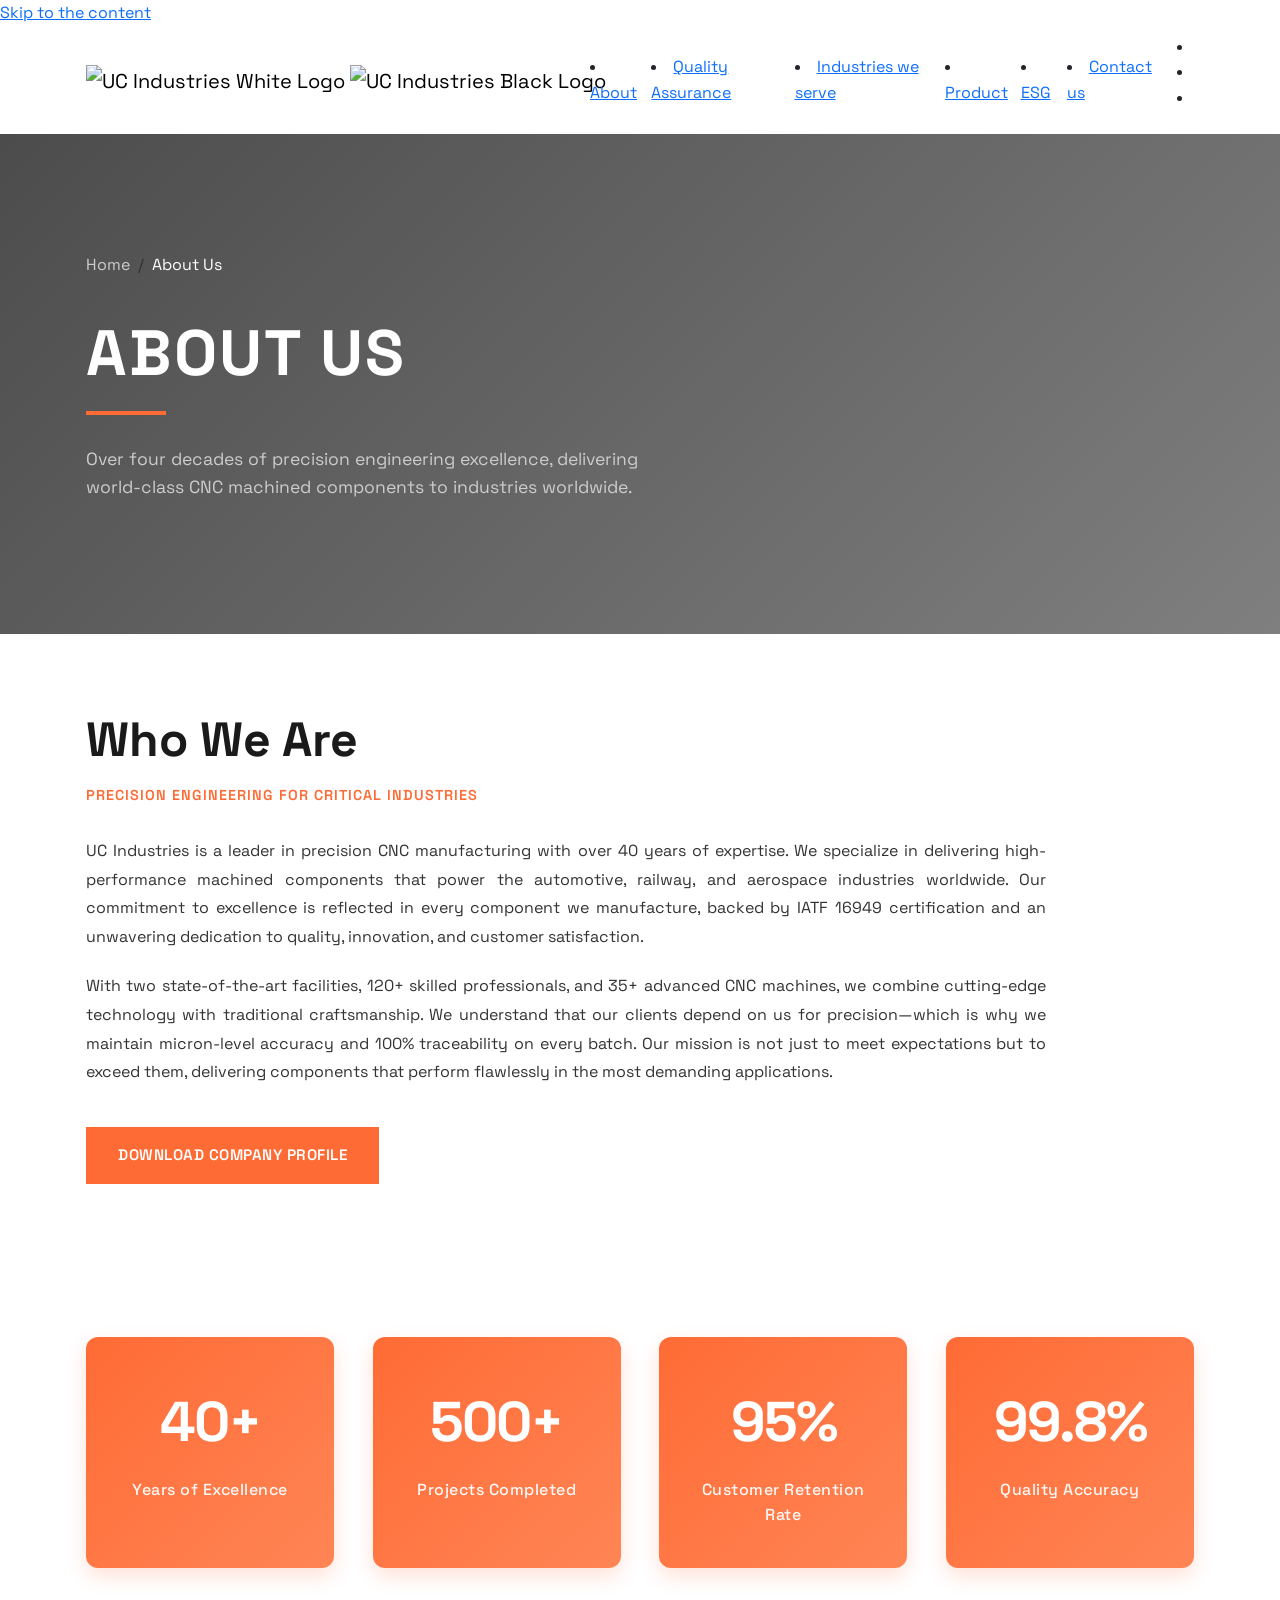
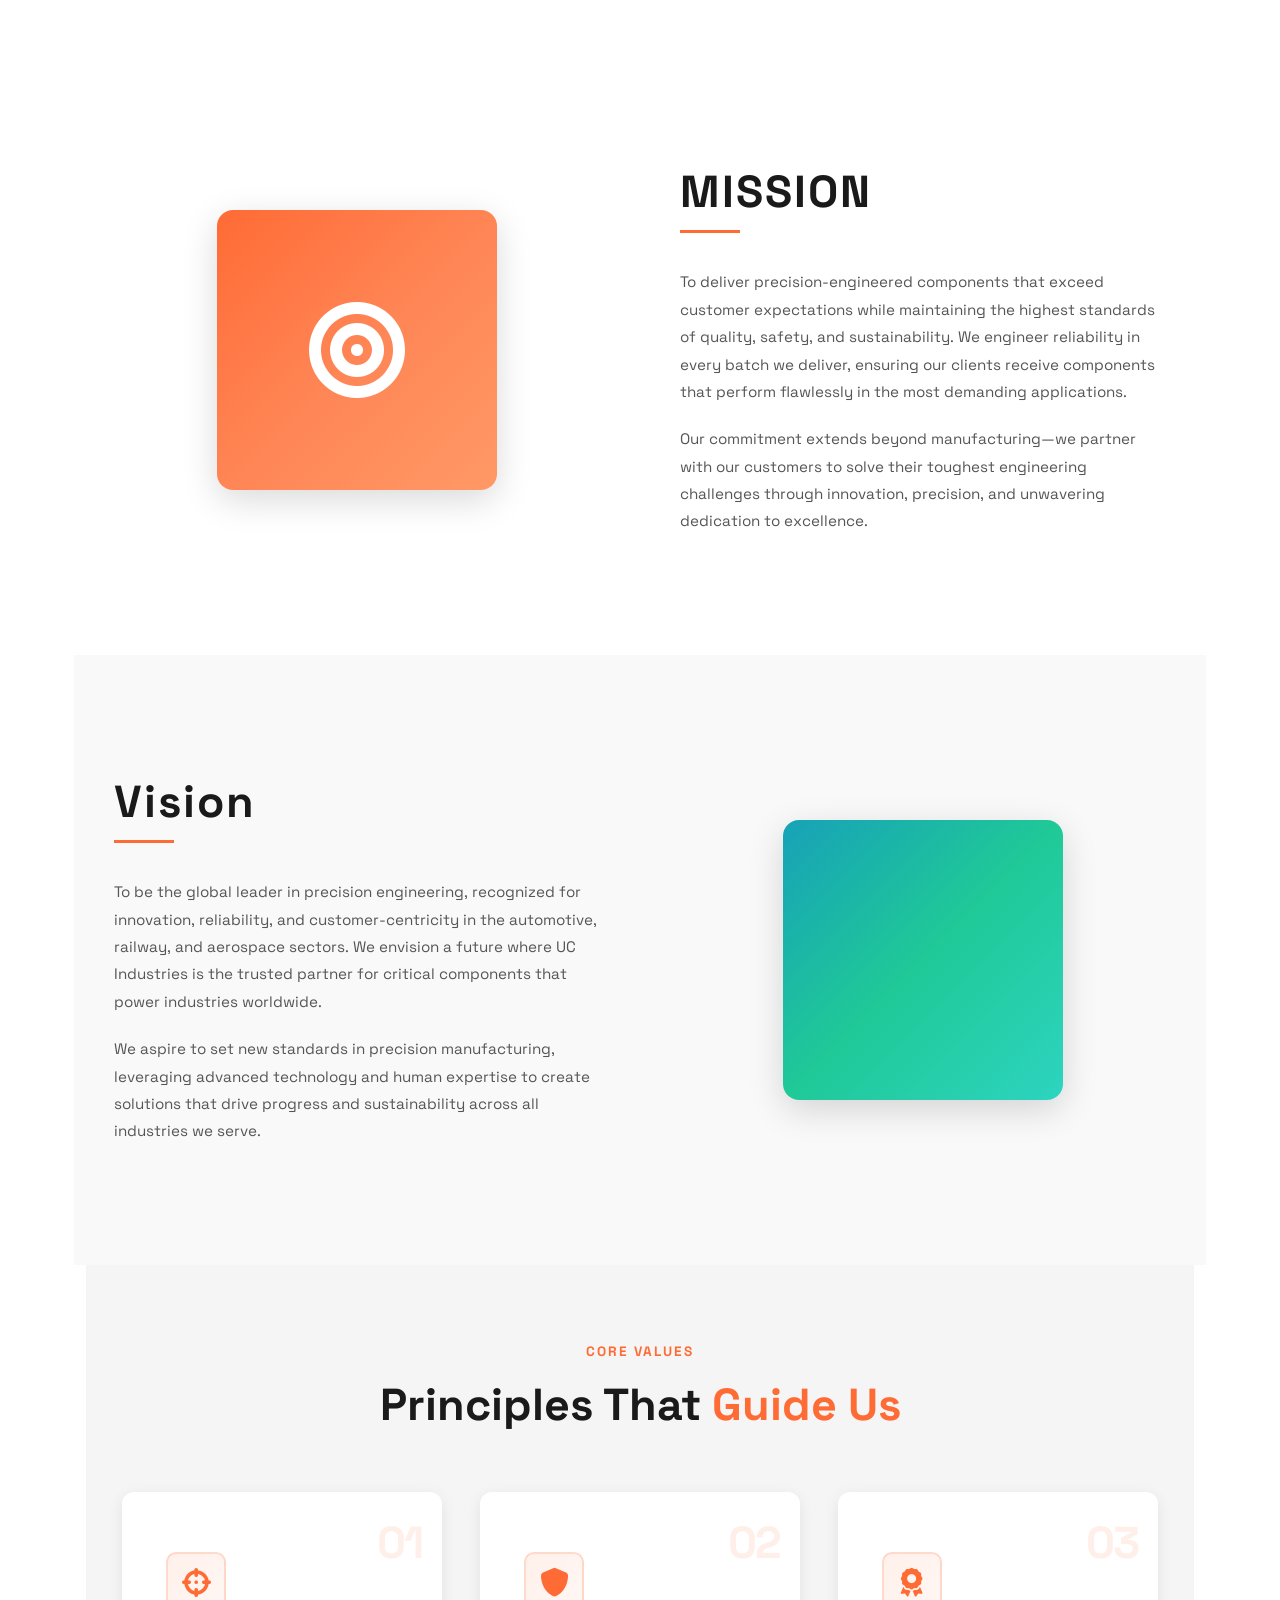
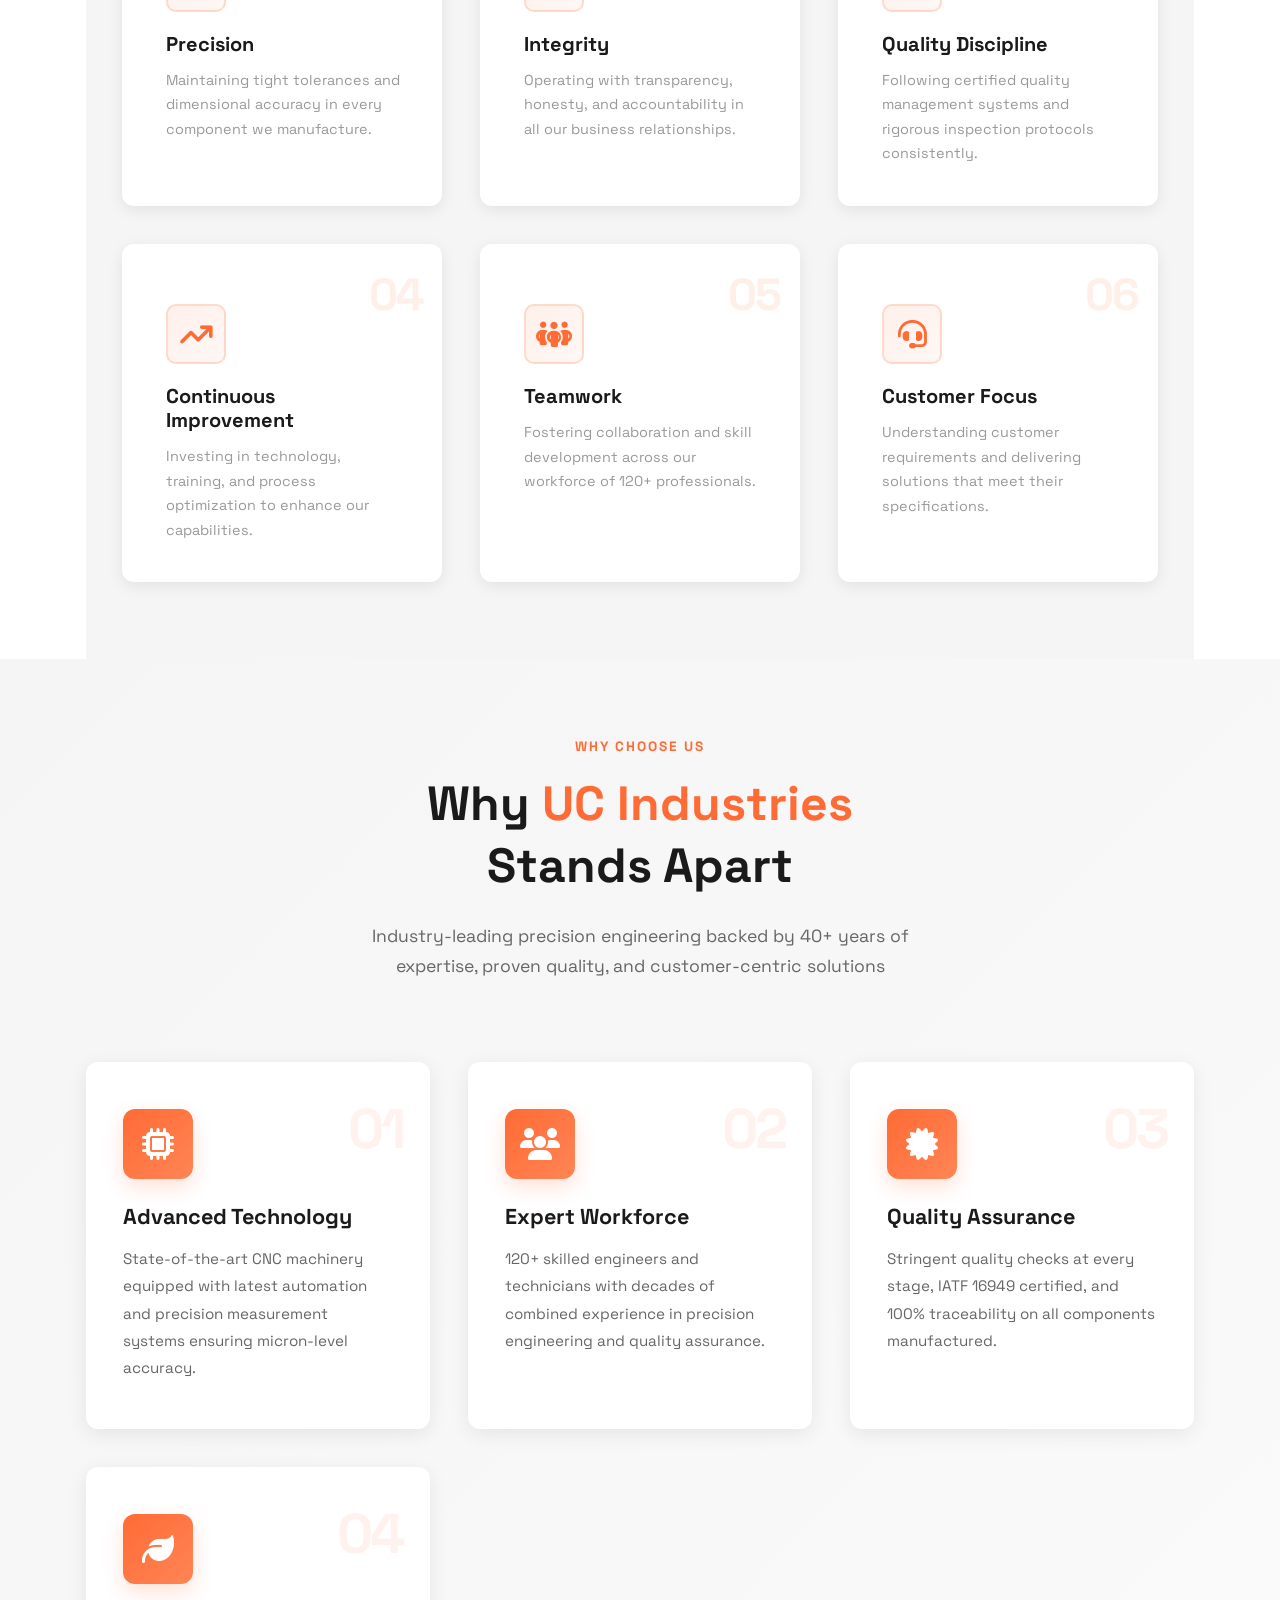
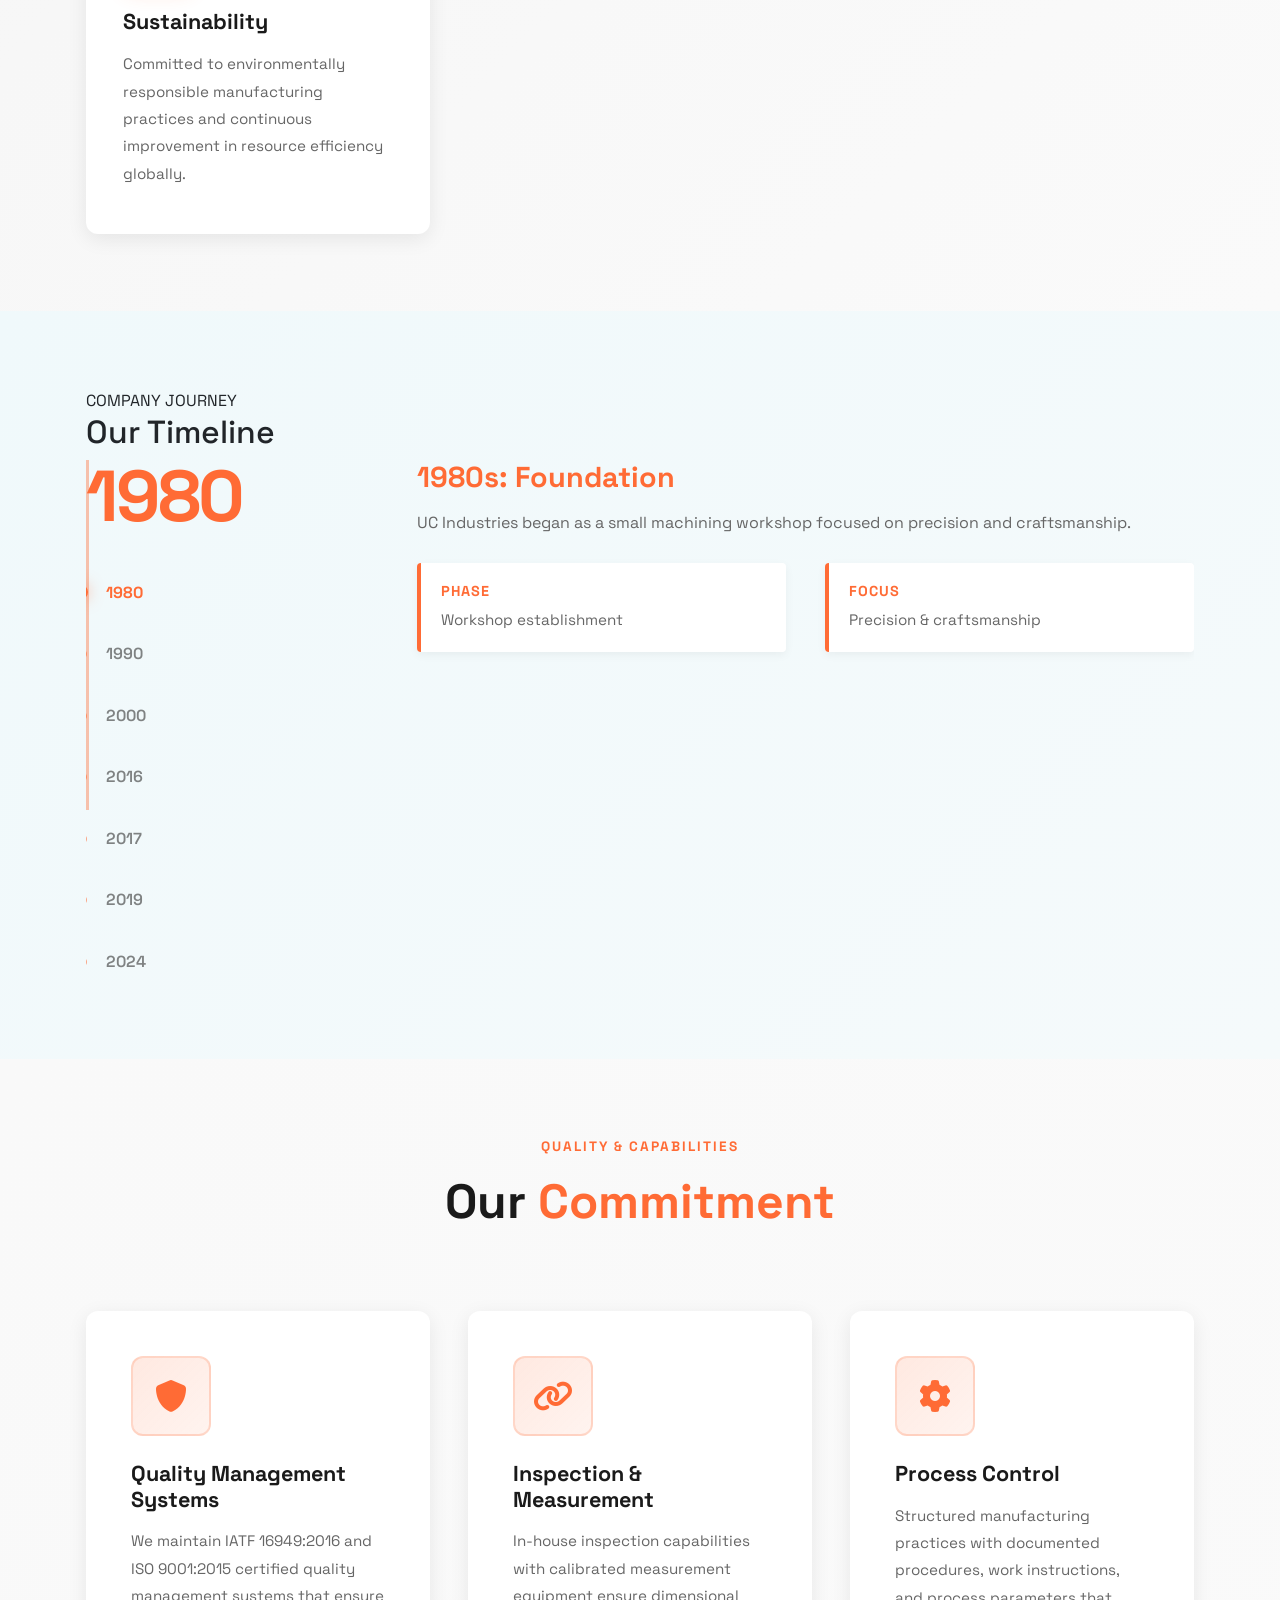
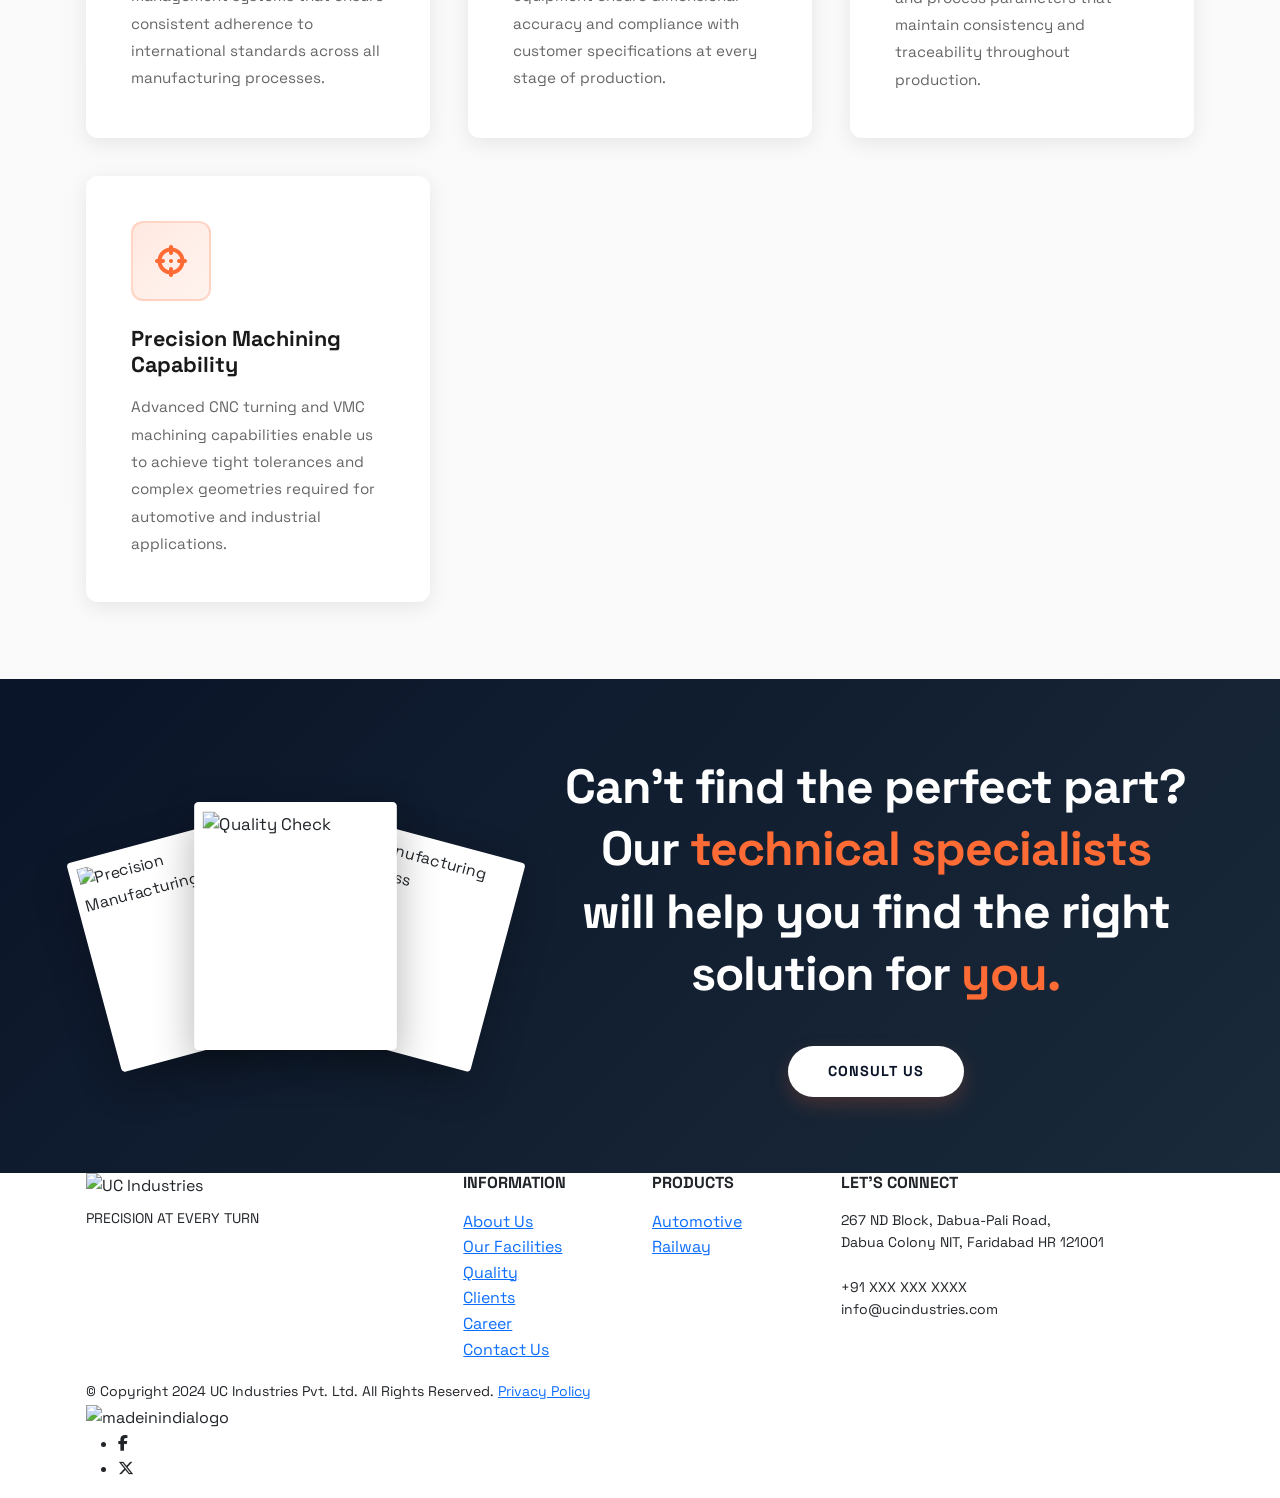
==== commit e1f008c4: "Update about-us.html" ====
--- a/about-us.html
+++ b/about-us.html
@@ -1674,6 +1674,216 @@
             .cta-content h2 {
                 font-size: 1.5rem;
                 line-height: 1.4;
+            }
+        }
+
+        /* Layout normalization shared across pages */
+        :root {
+            --page-max: 1180px;
+            --gutter: clamp(1rem, 3vw, 2.25rem);
+            --section-pad: clamp(2.75rem, 5vw, 4.5rem);
+            --section-pad-lg: clamp(3.25rem, 6vw, 5.75rem);
+        }
+
+        body {
+            font-family: 'Space Grotesk', 'Open Sans', sans-serif;
+            line-height: 1.6;
+        }
+
+        .container,
+        .container-fluid,
+        .certifications-container,
+        .cta-container {
+            width: 100%;
+            max-width: var(--page-max);
+            margin-left: auto;
+            margin-right: auto;
+            padding-left: var(--gutter);
+            padding-right: var(--gutter);
+        }
+
+        section {
+            padding: var(--section-pad) 0;
+        }
+
+        .hero-video-banner .container-fluid,
+        .about-hero-section .container {
+            max-width: var(--page-max);
+        }
+
+        .hero-video-banner {
+            min-height: 60vh;
+            display: flex;
+            align-items: center;
+        }
+
+        .hero-video-banner h1 {
+            font-size: clamp(2.4rem, 5vw, 3.8rem);
+            line-height: 1.1;
+        }
+
+        .hero-video-banner p {
+            font-size: clamp(1rem, 2.5vw, 1.1rem);
+            max-width: 48rem;
+        }
+
+        .about-hero-section {
+            padding: clamp(3rem, 6vw, 5rem) 0;
+        }
+
+        .about-hero-section h1 {
+            font-size: clamp(2.6rem, 6vw, 4rem);
+            line-height: 1.15;
+        }
+
+        .about-hero-section p {
+            font-size: clamp(1rem, 2.6vw, 1.1rem);
+        }
+
+        .who-we-are-section,
+        .why-choose-section,
+        .quality-capabilities-section,
+        .certifications-section,
+        .cta-section,
+        .stats-section,
+        .mvv-values-row,
+        .journey-section,
+        .team-section,
+        .history-awards-section {
+            padding: var(--section-pad-lg) 0;
+        }
+
+        .who-we-are-content {
+            max-width: 960px;
+        }
+
+        .stats-grid {
+            grid-template-columns: repeat(auto-fit, minmax(240px, 1fr));
+            gap: clamp(1.25rem, 3vw, 2.5rem);
+        }
+
+        .mvv-values-grid,
+        .why-choose-grid,
+        .quality-grid,
+        .timeline-item-highlights {
+            gap: clamp(1.25rem, 3vw, 2.5rem);
+        }
+
+        .quality-grid {
+            grid-template-columns: repeat(auto-fit, minmax(260px, 1fr));
+        }
+
+        .mvv-feature-box {
+            width: clamp(220px, 32vw, 280px);
+            height: clamp(220px, 32vw, 280px);
+        }
+
+        .cta-container {
+            gap: clamp(1.75rem, 4vw, 3.5rem);
+        }
+
+        .cta-images {
+            width: min(420px, 90vw);
+            aspect-ratio: 4 / 3;
+            height: auto;
+        }
+
+        .cta-image-card {
+            width: 42%;
+            max-width: 200px;
+            aspect-ratio: 9 / 11;
+            height: auto;
+        }
+
+        .cta-card-2 {
+            width: 46%;
+            max-width: 220px;
+        }
+
+        .certifications-section,
+        .combined-timeline,
+        .timeline-wrapper {
+            overflow-x: hidden;
+        }
+
+        .timeline-wrapper {
+            gap: clamp(1.5rem, 4vw, 3.5rem);
+        }
+
+        .timeline-left {
+            flex: 0 0 clamp(220px, 28vw, 280px);
+        }
+
+        .timeline-content {
+            max-width: min(540px, 100%);
+        }
+
+        .timeline-year-display {
+            font-size: clamp(2.4rem, 6vw, 4.5rem);
+        }
+
+        .timeline-item {
+            padding-inline: clamp(1rem, 5vw, 2.5rem);
+        }
+
+        .team-image {
+            width: clamp(180px, 40vw, 250px);
+            height: auto;
+            aspect-ratio: 1 / 1;
+        }
+
+        @media (max-width: 991.98px) {
+            .hero-video-banner {
+                min-height: 70vh;
+            }
+
+            .timeline-wrapper {
+                flex-direction: column;
+            }
+
+            .timeline-left {
+                width: 100%;
+            }
+
+            .combined-timeline::before {
+                left: 24px;
+                transform: none;
+            }
+
+            .timeline-item:nth-child(odd),
+            .timeline-item:nth-child(even) {
+                padding-left: clamp(3rem, 8vw, 4.5rem);
+                padding-right: 0;
+            }
+        }
+
+        @media (max-width: 575.98px) {
+            :root {
+                --gutter: 1rem;
+            }
+
+            .about-hero-section h1 {
+                font-size: clamp(2.2rem, 8vw, 2.6rem);
+            }
+
+            .hero-video-banner h1 {
+                font-size: clamp(2rem, 8vw, 2.6rem);
+            }
+
+            .who-we-are-section h2,
+            .why-choose-header h2,
+            .quality-header h2,
+            .timeline-header h2,
+            .main_heading h2 {
+                font-size: clamp(1.6rem, 6vw, 2.1rem);
+            }
+
+            .cta-container {
+                justify-content: center;
+            }
+
+            .timeline-item {
+                padding-left: clamp(2.5rem, 7vw, 3.5rem);
             }
         }
     </style>
